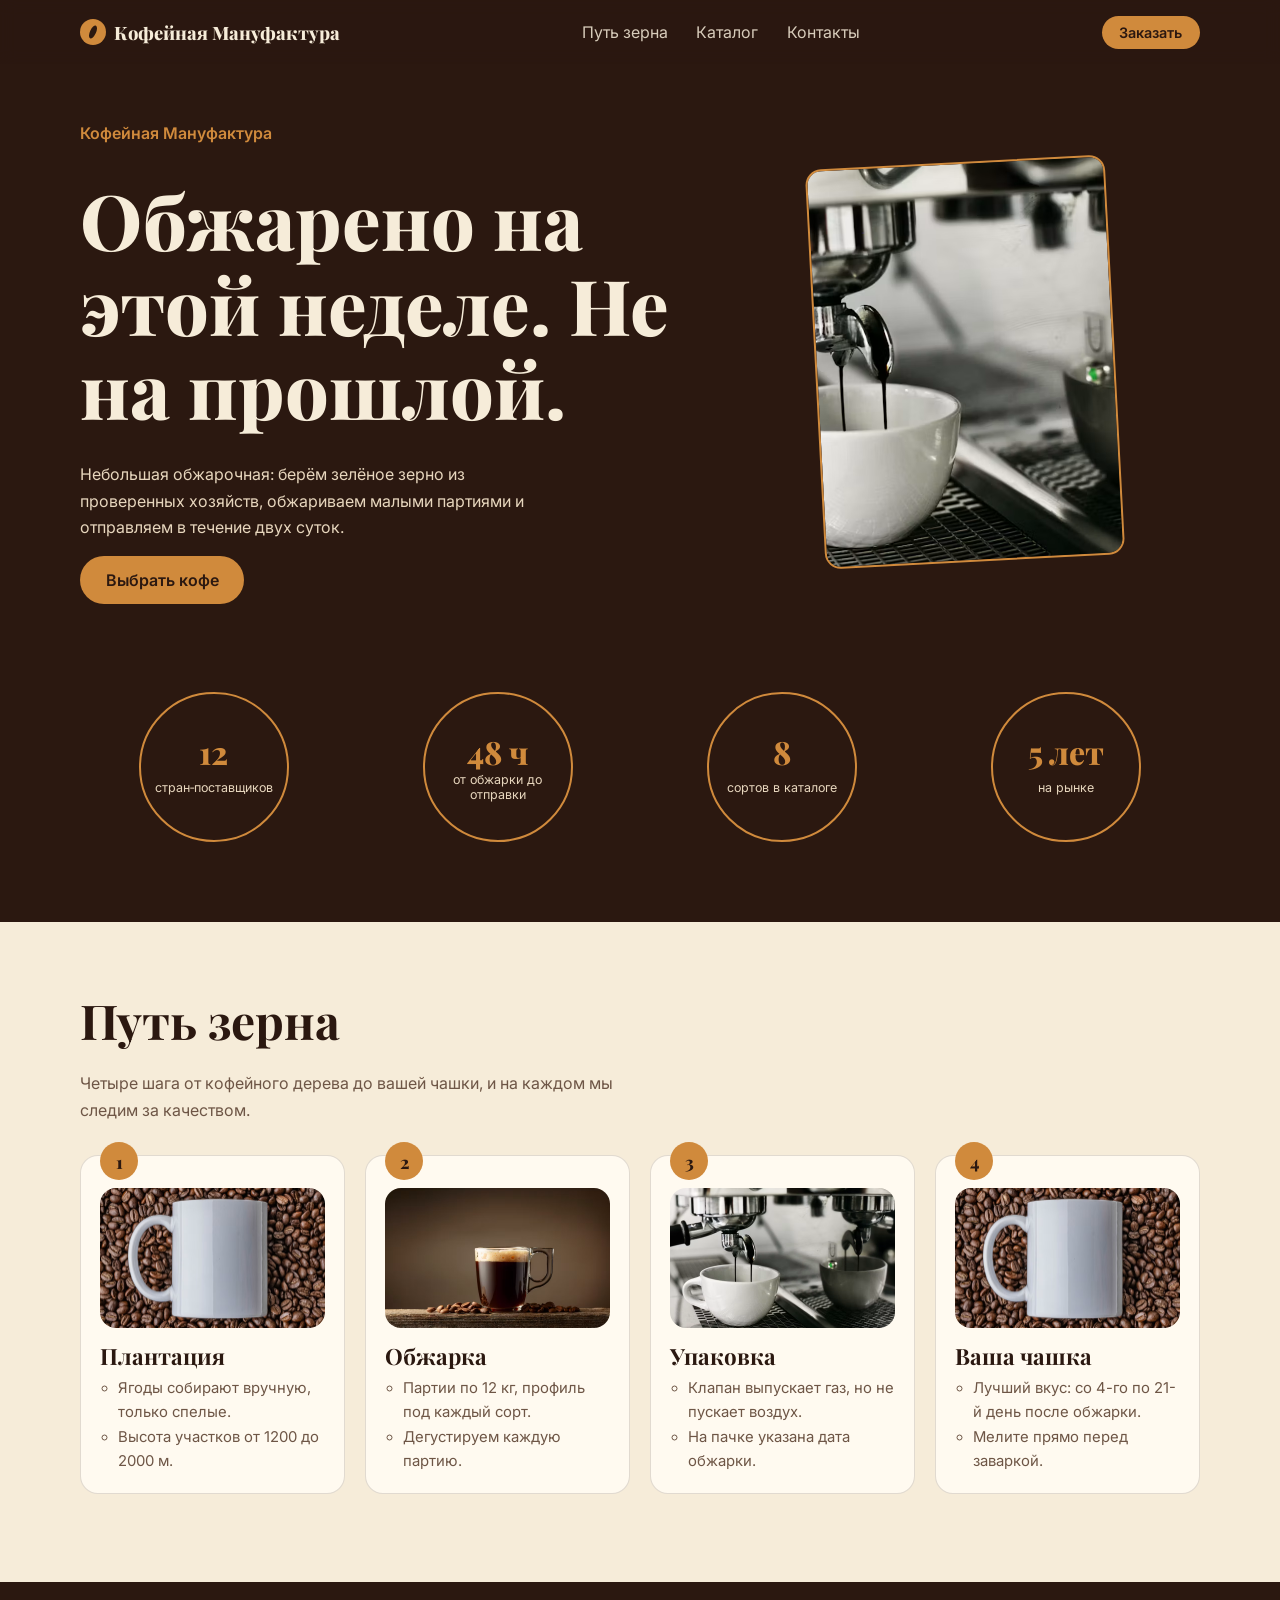
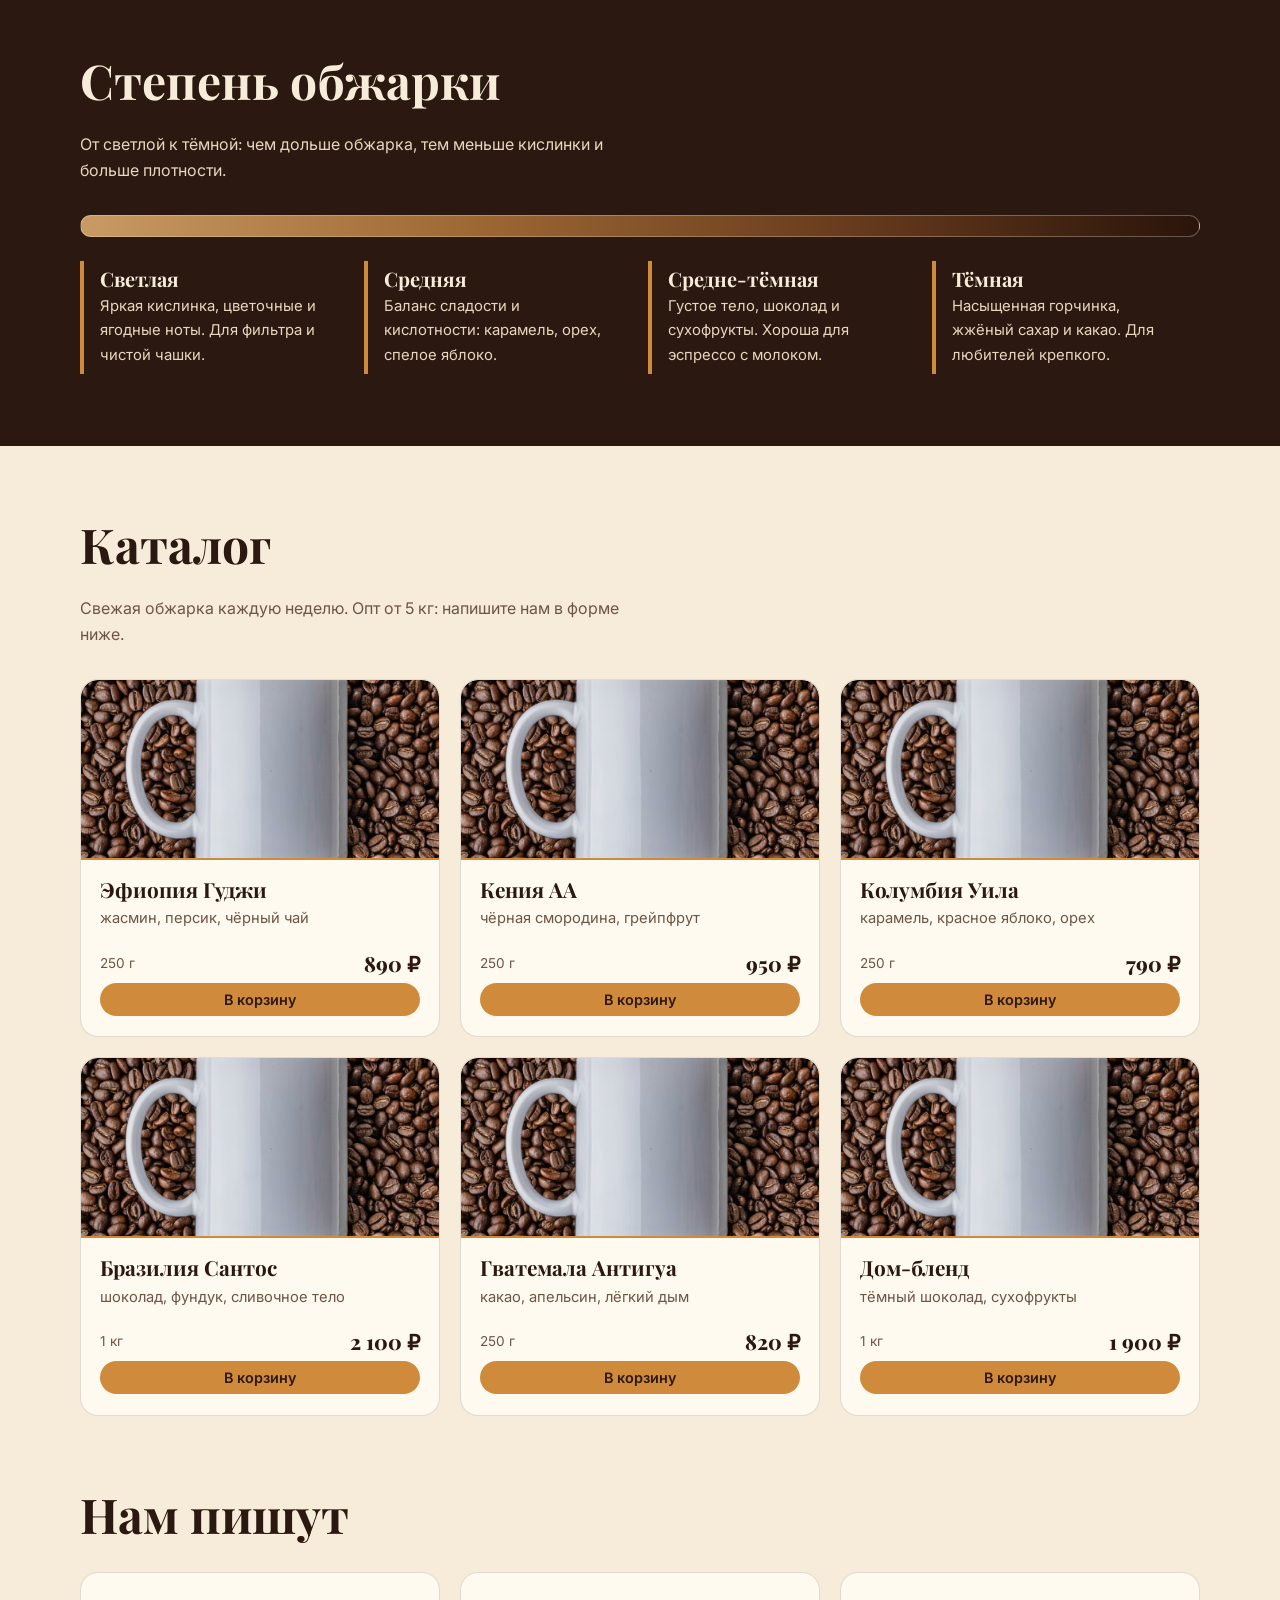
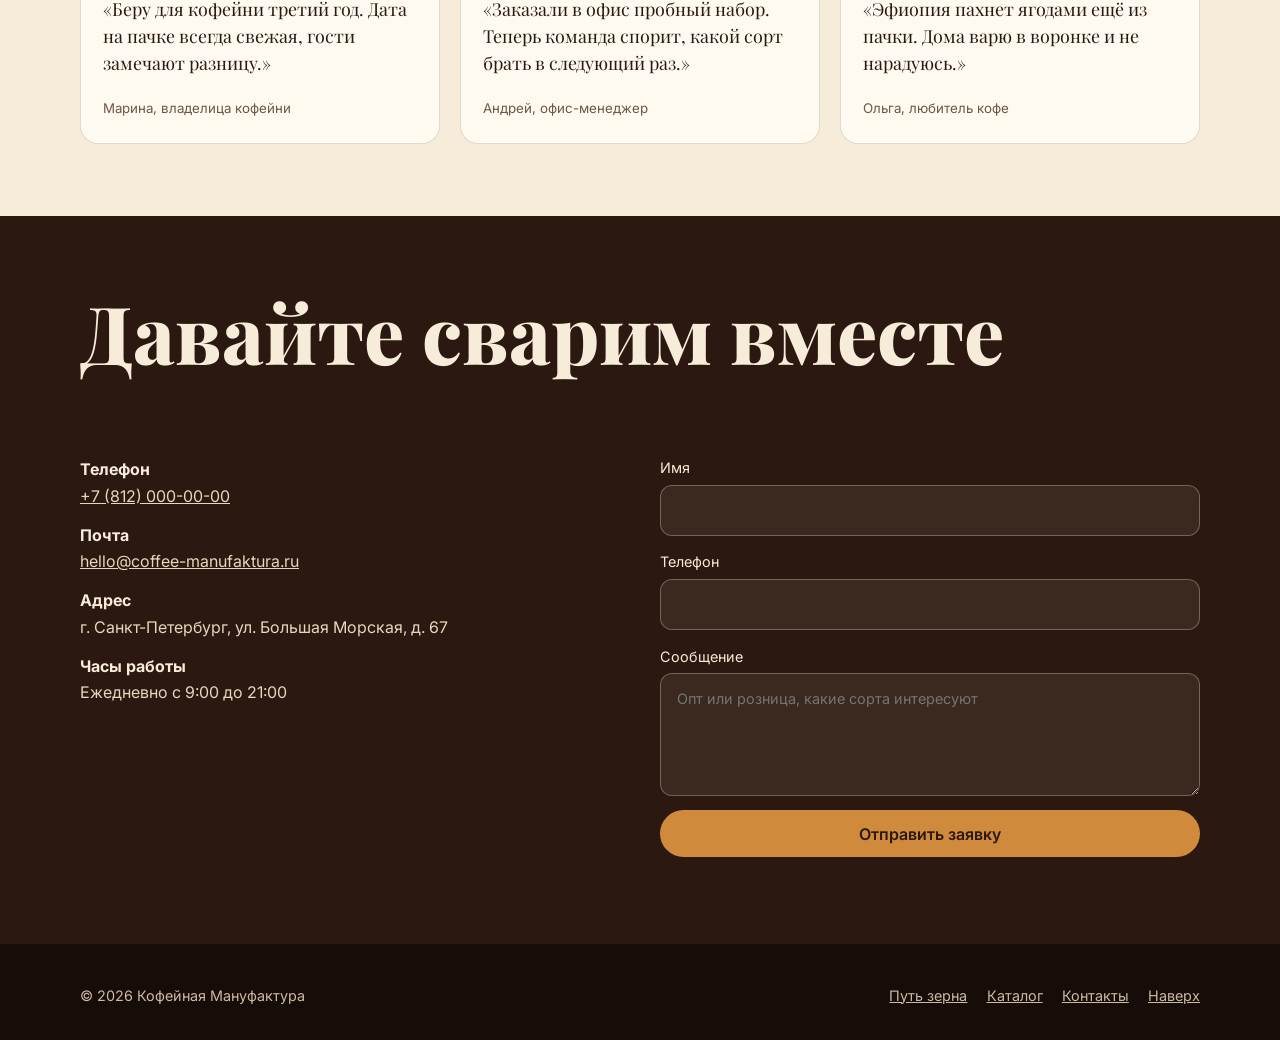
==== index.html @ 35115956 "Merge branch 'new-contacts'" ====
<!DOCTYPE html>
<html lang="ru">
<head>
<meta charset="utf-8">
<meta name="viewport" content="width=device-width, initial-scale=1, viewport-fit=cover">
<title>Кофейная Мануфактура — обжарено на этой неделе</title>
<link rel="preconnect" href="https://fonts.googleapis.com">
<link rel="preconnect" href="https://fonts.gstatic.com" crossorigin>
<link href="https://fonts.googleapis.com/css2?family=Playfair+Display:wght@600;800&family=Inter:wght@400;500;600&display=swap" rel="stylesheet">
<style>
/* ===== Токены: палитра, шрифты ===== */
:root{
  --brown:#2b1810; --brown-2:#3d2418; --cream:#f6ecd9; --caramel:#d08a3c; --caramel-d:#a8681f;
  --bg:#f6ecd9; --surface:#fffaf0; --text:#2b1810; --muted:#6e5646; --line:rgba(43,24,16,.14);
  --head:'Playfair Display',Georgia,'Times New Roman',serif;
  --body:'Inter',system-ui,-apple-system,'Segoe UI',Arial,sans-serif;
  box-sizing:border-box; padding-top:env(safe-area-inset-top,0px); padding-bottom:env(safe-area-inset-bottom,0px);
}
@media (prefers-color-scheme:dark){
  :root:not([data-theme="light"]){--bg:#1c110b;--surface:#2a1a11;--text:#f6ecd9;--muted:#cdb9a3;--line:rgba(246,236,217,.16)}
}
:root[data-theme="dark"]{--bg:#1c110b;--surface:#2a1a11;--text:#f6ecd9;--muted:#cdb9a3;--line:rgba(246,236,217,.16)}
*,*::before,*::after{box-sizing:inherit}
html{scroll-behavior:smooth;scroll-padding-top:calc(72px + env(safe-area-inset-top,0px))}
body{margin:0;background:var(--bg);color:var(--text);font:400 1rem/1.65 var(--body)}
h1,h2,h3{font-family:var(--head);line-height:1.1;margin:0 0 .5em}
h2{font-size:clamp(1.9rem,6vw,3rem)}
p{margin:0 0 1em}
a{color:inherit}
:focus-visible{outline:3px solid var(--caramel);outline-offset:3px}
.wrap{width:min(1120px,100% - 2.5rem);margin-inline:auto}
section{padding:4.5rem 0}
.lead{color:var(--muted);max-width:56ch}

/* ===== Кнопки ===== */
.btn{display:inline-block;border:0;cursor:pointer;font:600 1rem var(--body);text-decoration:none;
  background:var(--caramel);color:#2b1810;padding:.85rem 1.6rem;border-radius:999px;
  transition:transform .2s,background .2s,box-shadow .2s}
.btn:hover{background:#e29d4f;transform:translateY(-2px);box-shadow:0 8px 20px rgba(208,138,60,.35)}
.btn.small{padding:.5rem 1.1rem;font-size:.9rem}

/* ===== Изображения ===== */
.image{display:block;width:100%;object-fit:cover;border-radius:16px}

/* ===== Навигация (фиксированная) ===== */
.nav{position:fixed;inset:0 0 auto 0;z-index:50;background:rgba(43,24,16,.94);backdrop-filter:blur(8px);
  color:var(--cream);padding-top:env(safe-area-inset-top,0px)}
.nav .wrap{display:flex;align-items:center;justify-content:space-between;height:64px}
.logo{font:800 1.15rem var(--head);text-decoration:none;display:flex;align-items:center;gap:.5rem}
.logo i{width:26px;height:26px;border-radius:50%;background:var(--caramel);display:inline-block;position:relative}
.logo i::after{content:"";position:absolute;inset:6px 10px;border-radius:50%;background:var(--brown);transform:rotate(25deg)}
.nav ul{display:none;list-style:none;gap:1.8rem;margin:0;padding:0}
.nav ul a{text-decoration:none;opacity:.85;transition:opacity .2s,color .2s}
.nav ul a:hover{opacity:1;color:var(--caramel)}

/* ===== Первый экран ===== */
.hero{background:var(--brown);color:var(--cream);padding:7.5rem 0 4rem}
.hero .wrap{display:grid;gap:2.5rem}
.hero h1{font-size:clamp(2.4rem,9vw,4.8rem);font-weight:800;margin:.4em 0}
.hero p{color:#e7d6bd;max-width:46ch}
.pack{max-width:300px;margin-inline:auto;aspect-ratio:3/4;transform:rotate(-3deg);transition:transform .4s}
.pack:hover{transform:rotate(0) scale(1.03)}
.pack .image{height:100%;border:2px solid var(--caramel)}
.stats{display:grid;grid-template-columns:repeat(2,1fr);gap:1rem;margin-top:3rem;list-style:none;padding:0}
.stats li{aspect-ratio:1;max-width:150px;margin-inline:auto;width:100%;border:2px solid var(--caramel);border-radius:50%;
  display:flex;flex-direction:column;align-items:center;justify-content:center;text-align:center;line-height:1.2;
  transition:background .25s}
.stats li:hover{background:rgba(208,138,60,.18)}
.stats b{font:800 2rem var(--head);color:var(--caramel);text-align:center}
.stats span{display:grid;place-items:center;min-height:2.4em;font-size:.78rem;color:#e7d6bd;padding:0 .4rem}

/* ===== Путь зерна ===== */
.steps{display:grid;gap:1.25rem;margin-top:2rem;list-style:none;padding:0;counter-reset:s}
.step{background:var(--surface);border:1px solid var(--line);border-radius:18px;padding:1.2rem;position:relative}
.step .num{position:absolute;top:-14px;left:1.2rem;background:var(--caramel);color:#2b1810;font:800 1.1rem var(--head);
  width:38px;height:38px;border-radius:50%;display:grid;place-items:center}
.step .image{height:140px;margin:.8rem 0 1rem}
.step h3{font-size:1.4rem;margin-bottom:.3em}
.step ul{margin:0;padding-left:1.1rem;color:var(--muted);font-size:.93rem}

/* ===== Шкала обжарки ===== */
.roast{background:var(--brown);color:var(--cream)}
.roast .lead{color:#e7d6bd}
.bar{height:22px;border-radius:999px;margin:2rem 0 1.5rem;background:linear-gradient(90deg,#c99a63,#a06a35,#6b3e1e,#2a140a);border:1px solid rgba(246,236,217,.3)}
.levels{display:grid;gap:1rem}
.level{border-left:4px solid var(--caramel);padding:.4rem 1rem;transition:background .2s}
.level:hover{background:rgba(246,236,217,.06)}
.level h3{font-size:1.25rem;margin-bottom:.2em}
.level p{margin:0;color:#e7d6bd;font-size:.93rem}

/* ===== Каталог ===== */
.grid{display:grid;gap:1.25rem;margin-top:2rem}
.card{background:var(--surface);border:1px solid var(--line);border-radius:18px;overflow:hidden;display:flex;flex-direction:column;
  transition:transform .25s,box-shadow .25s}
.card:hover{transform:translateY(-6px);box-shadow:0 16px 30px rgba(43,24,16,.18)}
.card .image{height:180px;border-radius:17px 17px 0 0;border-bottom:2px solid var(--caramel)}
.card .body{padding:1.1rem 1.2rem 1.3rem;display:flex;flex-direction:column;gap:.35rem;flex:1}
.card h3{font-size:1.3rem;margin:0}
.notes{color:var(--muted);font-size:.92rem;margin:0}
.meta{display:flex;justify-content:space-between;align-items:center;margin-top:auto;padding-top:.8rem}
.price{font:800 1.3rem var(--head)}
.weight{color:var(--muted);font-size:.85rem}
.cart{position:fixed;right:1rem;bottom:calc(1rem + env(safe-area-inset-bottom,0px));z-index:40;background:var(--brown);color:var(--cream);
  border:2px solid var(--caramel);border-radius:999px;padding:.5rem 1rem;font-weight:600;transition:opacity .2s}
.cart[hidden]{display:none}

/* ===== Отзывы ===== */
.reviews{display:grid;gap:1.25rem;margin-top:2rem}
.review{background:var(--surface);border-radius:18px;padding:1.4rem;border:1px solid var(--line);transition:transform .25s}
.review:hover{transform:translateY(-4px)}
.review p{font-family:var(--head);font-size:1.12rem;line-height:1.5}
.review small{color:var(--muted)}

/* ===== Контакты ===== */
.contact{background:var(--brown);color:var(--cream)}
.contact h2{font-size:clamp(2.4rem,9vw,5rem);font-weight:800}
.contact .wrap{display:grid;gap:2.5rem}
.info p{margin:0 0 .8rem;color:#e7d6bd}
.info b{color:var(--cream);display:block}
form{display:grid;gap:.9rem}
label{font-size:.9rem;display:grid;gap:.3rem}
input,textarea{font:inherit;padding:.8rem 1rem;border-radius:12px;border:1px solid rgba(246,236,217,.3);
  background:rgba(246,236,217,.08);color:var(--cream);width:100%}
input:focus,textarea:focus{border-color:var(--caramel);outline:none}
#ok{color:var(--caramel);font-weight:600;margin:0}

/* ===== Подвал ===== */
footer{background:#170d08;color:#cdb9a3;padding:2.5rem 0 calc(2rem + env(safe-area-inset-bottom,0px));font-size:.9rem}
footer .wrap{display:flex;flex-wrap:wrap;gap:1rem 2rem;justify-content:space-between}
footer nav{display:flex;gap:1.2rem;flex-wrap:wrap}

/* ===== Адаптив (mobile-first) ===== */
@media (min-width:640px){
  .stats{grid-template-columns:repeat(4,1fr)}
  .steps,.grid,.reviews{grid-template-columns:repeat(2,1fr)}
  .levels{grid-template-columns:repeat(4,1fr)}
}
@media (min-width:900px){
  .nav ul{display:flex}
  .hero .wrap{grid-template-columns:1.3fr 1fr;align-items:center}
  .stats{grid-column:1/-1}
  .steps{grid-template-columns:repeat(4,1fr)}
  .grid,.reviews{grid-template-columns:repeat(3,1fr)}
  .contact .wrap{grid-template-columns:1fr 1fr}
  .contact h2{grid-column:1/-1}
}
@media (prefers-reduced-motion:reduce){html{scroll-behavior:auto}*{transition:none!important}}
</style>
</head>
<body>

<!-- ===== 1. Навигация ===== -->
<header class="nav">
  <div class="wrap">
    <a class="logo" href="#top"><i aria-hidden="true"></i>Кофейная Мануфактура</a>
    <ul>
      <li><a href="#path">Путь зерна</a></li>
      <li><a href="#catalog">Каталог</a></li>
      <li><a href="#contacts">Контакты</a></li>
    </ul>
    <a class="btn small" href="#catalog">Заказать</a>
  </div>
</header>

<main id="top">
<!-- ===== 2. Первый экран ===== -->
<section class="hero">
  <div class="wrap">
    <div>
      <p style="color:var(--caramel);font-weight:600;margin:0">Кофейная Мануфактура</p>
      <h1>Обжарено на этой неделе. Не на прошлой.</h1>
      <p>Небольшая обжарочная: берём зелёное зерно из проверенных хозяйств, обжариваем малыми партиями и отправляем в течение двух суток.</p>
      <a class="btn" href="#catalog">Выбрать кофе</a>
    </div>
    <div class="pack">
      <!-- ИЗОБРАЖЕНИЕ: крафтовая пачка кофе 250 г с датой обжарки на этикетке, тёмный фон, мягкий боковой свет -->
      <img class="image" src="images/hero-pack.jpg" alt="Крафтовая пачка свежеобжаренного кофе 250 г" loading="lazy">
    </div>
    <ul class="stats">
      <li><b>12</b><span>стран‑поставщиков</span></li>
      <li><b>48 ч</b><span>от обжарки до отправки</span></li>
      <li><b>8</b><span>сортов в каталоге</span></li>
      <li><b>5 лет</b><span>на рынке</span></li>
    </ul>
  </div>
</section>

<!-- ===== 3. Путь зерна ===== -->
<section id="path">
  <div class="wrap">
    <h2>Путь зерна</h2>
    <p class="lead">Четыре шага от кофейного дерева до вашей чашки, и на каждом мы следим за качеством.</p>
    <ol class="steps">
      <li class="step"><span class="num">1</span>
        <!-- ИЗОБРАЖЕНИЕ: склон плантации, сборщик с корзиной спелых красных ягод -->
        <img class="image" src="images/beans.jpg" alt="Кофейные зёрна, собранные для свежей обжарки" loading="lazy">
        <h3>Плантация</h3>
        <ul><li>Ягоды собирают вручную, только спелые.</li><li>Высота участков от 1200 до 2000 м.</li></ul></li>
      <li class="step"><span class="num">2</span>
        <!-- ИЗОБРАЖЕНИЕ: барабан печи с горячими зёрнами, пар -->
        <img class="image" src="images/roastery.jpg" alt="Обжарочное оборудование кофейной мануфактуры" loading="lazy">
        <h3>Обжарка</h3>
        <ul><li>Партии по 12 кг, профиль под каждый сорт.</li><li>Дегустируем каждую партию.</li></ul></li>
      <li class="step"><span class="num">3</span>
        <!-- ИЗОБРАЖЕНИЕ: руки упаковщика, клапан дегазации, наклейка с датой -->
        <img class="image" src="images/hero-pack.jpg" alt="Пачка кофе с клапаном для сохранения свежести зёрен" loading="lazy">
        <h3>Упаковка</h3>
        <ul><li>Клапан выпускает газ, но не пускает воздух.</li><li>На пачке указана дата обжарки.</li></ul></li>
      <li class="step"><span class="num">4</span>
        <!-- ИЗОБРАЖЕНИЕ: чашка чёрного кофе на деревянном столе, утренний свет -->
        <img class="image" src="images/beans.jpg" alt="Кофейные зёрна для приготовления свежей чашки кофе" loading="lazy">
        <h3>Ваша чашка</h3>
        <ul><li>Лучший вкус: со 4-го по 21-й день после обжарки.</li><li>Мелите прямо перед заваркой.</li></ul></li>
    </ol>
  </div>
</section>

<!-- ===== 4. Степень обжарки ===== -->
<section class="roast" id="roast">
  <div class="wrap">
    <h2>Степень обжарки</h2>
    <p class="lead">От светлой к тёмной: чем дольше обжарка, тем меньше кислинки и больше плотности.</p>
    <div class="bar" role="img" aria-label="Шкала от светлой обжарки к тёмной"></div>
    <div class="levels">
      <div class="level"><h3>Светлая</h3><p>Яркая кислинка, цветочные и ягодные ноты. Для фильтра и чистой чашки.</p></div>
      <div class="level"><h3>Средняя</h3><p>Баланс сладости и кислотности: карамель, орех, спелое яблоко.</p></div>
      <div class="level"><h3>Средне-тёмная</h3><p>Густое тело, шоколад и сухофрукты. Хороша для эспрессо с молоком.</p></div>
      <div class="level"><h3>Тёмная</h3><p>Насыщенная горчинка, жжёный сахар и какао. Для любителей крепкого.</p></div>
    </div>
  </div>
</section>

<!-- ===== 5. Каталог ===== -->
<section id="catalog">
  <div class="wrap">
    <h2>Каталог</h2>
    <p class="lead">Свежая обжарка каждую неделю. Опт от 5 кг: напишите нам в форме ниже.</p>
    <div class="grid" id="grid"><!-- карточки создаются скриптом внизу --></div>
  </div>
</section>

<!-- ===== 6. Отзывы ===== -->
<section style="padding-top:0">
  <div class="wrap">
    <h2>Нам пишут</h2>
    <div class="reviews">
      <div class="review"><p>«Беру для кофейни третий год. Дата на пачке всегда свежая, гости замечают разницу.»</p><small>Марина, владелица кофейни</small></div>
      <div class="review"><p>«Заказали в офис пробный набор. Теперь команда спорит, какой сорт брать в следующий раз.»</p><small>Андрей, офис-менеджер</small></div>
      <div class="review"><p>«Эфиопия пахнет ягодами ещё из пачки. Дома варю в воронке и не нарадуюсь.»</p><small>Ольга, любитель кофе</small></div>
    </div>
  </div>
</section>

<!-- ===== 7. Контакты ===== -->
<section class="contact" id="contacts">
  <div class="wrap">
    <h2>Давайте сварим вместе</h2>
    <div class="info">
      <p><b>Телефон</b><a href="tel:+78120000000">+7 (812) 000-00-00</a></p>
      <p><b>Почта</b><a href="mailto:hello@coffee-manufaktura.ru">hello@coffee-manufaktura.ru</a></p>
      <p><b>Адрес</b>г. Санкт-Петербург, ул. Большая Морская, д. 67</p>
      <p><b>Часы работы</b>Ежедневно с 9:00 до 21:00</p>
    </div>
    <form id="form">
      <label>Имя<input name="name" required autocomplete="name"></label>
      <label>Телефон<input name="phone" type="tel" required autocomplete="tel"></label>
      <label>Сообщение<textarea name="msg" rows="4" placeholder="Опт или розница, какие сорта интересуют"></textarea></label>
      <button class="btn" type="submit">Отправить заявку</button>
      <p id="ok" role="status"></p>
    </form>
  </div>
</section>
</main>

<div class="cart" id="cart" hidden>В корзине: <span id="cnt">0</span></div>

<!-- ===== 8. Подвал ===== -->
<footer>
  <div class="wrap">
    <span>© 2026 Кофейная Мануфактура</span>
    <nav><a href="#path">Путь зерна</a><a href="#catalog">Каталог</a><a href="#contacts">Контакты</a><a href="#top">Наверх</a></nav>
  </div>
</footer>

<script>
/* Данные каталога: название, ноты, вес, цена, подпись к фото */
const coffees=[
 ["Эфиопия Гуджи","жасмин, персик, чёрный чай","250 г",890,"зёрна светлой обжарки на белой ткани"],
 ["Кения АА","чёрная смородина, грейпфрут","250 г",950,"красные ягоды кении и зёрна"],
 ["Колумбия Уила","карамель, красное яблоко, орех","250 г",790,"плантация в Андах, колумбийский сбор"],
 ["Бразилия Сантос","шоколад, фундук, сливочное тело","1 кг",2100,"мешок бразильского кофе в зёрнах"],
 ["Гватемала Антигуа","какао, апельсин, лёгкий дым","250 г",820,"вулкан Антигуа и кофейные ряды"],
 ["Дом-бленд","тёмный шоколад, сухофрукты","1 кг",1900,"пачка бленда на деревянной стойке"]
];
const grid=document.getElementById('grid');
coffees.forEach(([n,notes,w,p,cap])=>{
  grid.insertAdjacentHTML('beforeend',`
  <article class="card">
    <!-- ИЗОБРАЖЕНИЕ: ${cap} -->
    <img class="image" src="images/beans.jpg" alt="${n}: кофейные зёрна" loading="lazy">
    <div class="body"><h3>${n}</h3><p class="notes">${notes}</p>
      <div class="meta"><span class="weight">${w}</span><span class="price">${p.toLocaleString('ru-RU')} ₽</span></div>
      <button class="btn small add" type="button">В корзину</button></div>
  </article>`);
});
/* Счётчик корзины */
let count=0;const cart=document.getElementById('cart'),cnt=document.getElementById('cnt');
grid.addEventListener('click',e=>{
  const b=e.target.closest('.add'); if(!b) return;
  cnt.textContent=++count; cart.hidden=false; b.textContent='Добавлено';
  setTimeout(()=>b.textContent='В корзину',1200);
});
/* Отправка формы (демо: подключите свой бэкенд) */
document.getElementById('form').addEventListener('submit',e=>{
  e.preventDefault();
  document.getElementById('ok').textContent='Спасибо! Мы перезвоним в течение рабочего дня.';
  e.target.reset();
});
</script>
</body>
</html>
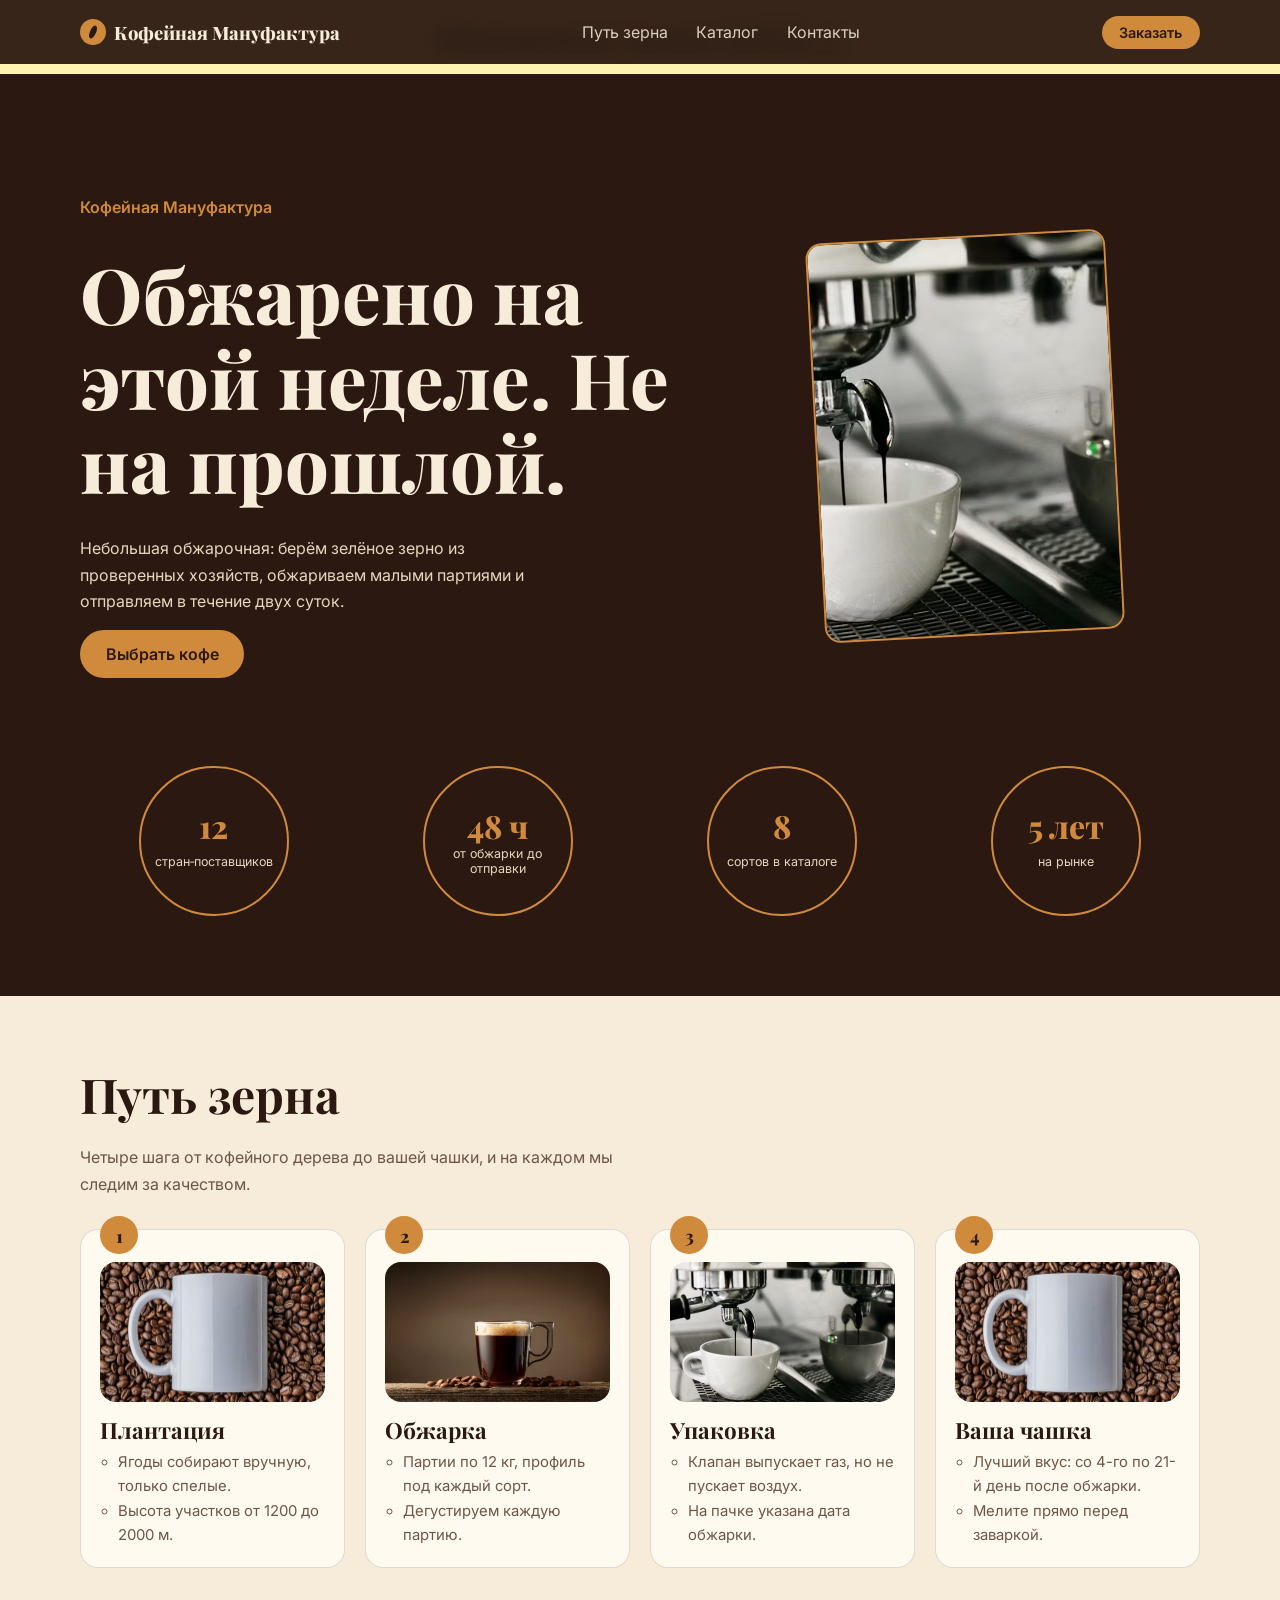
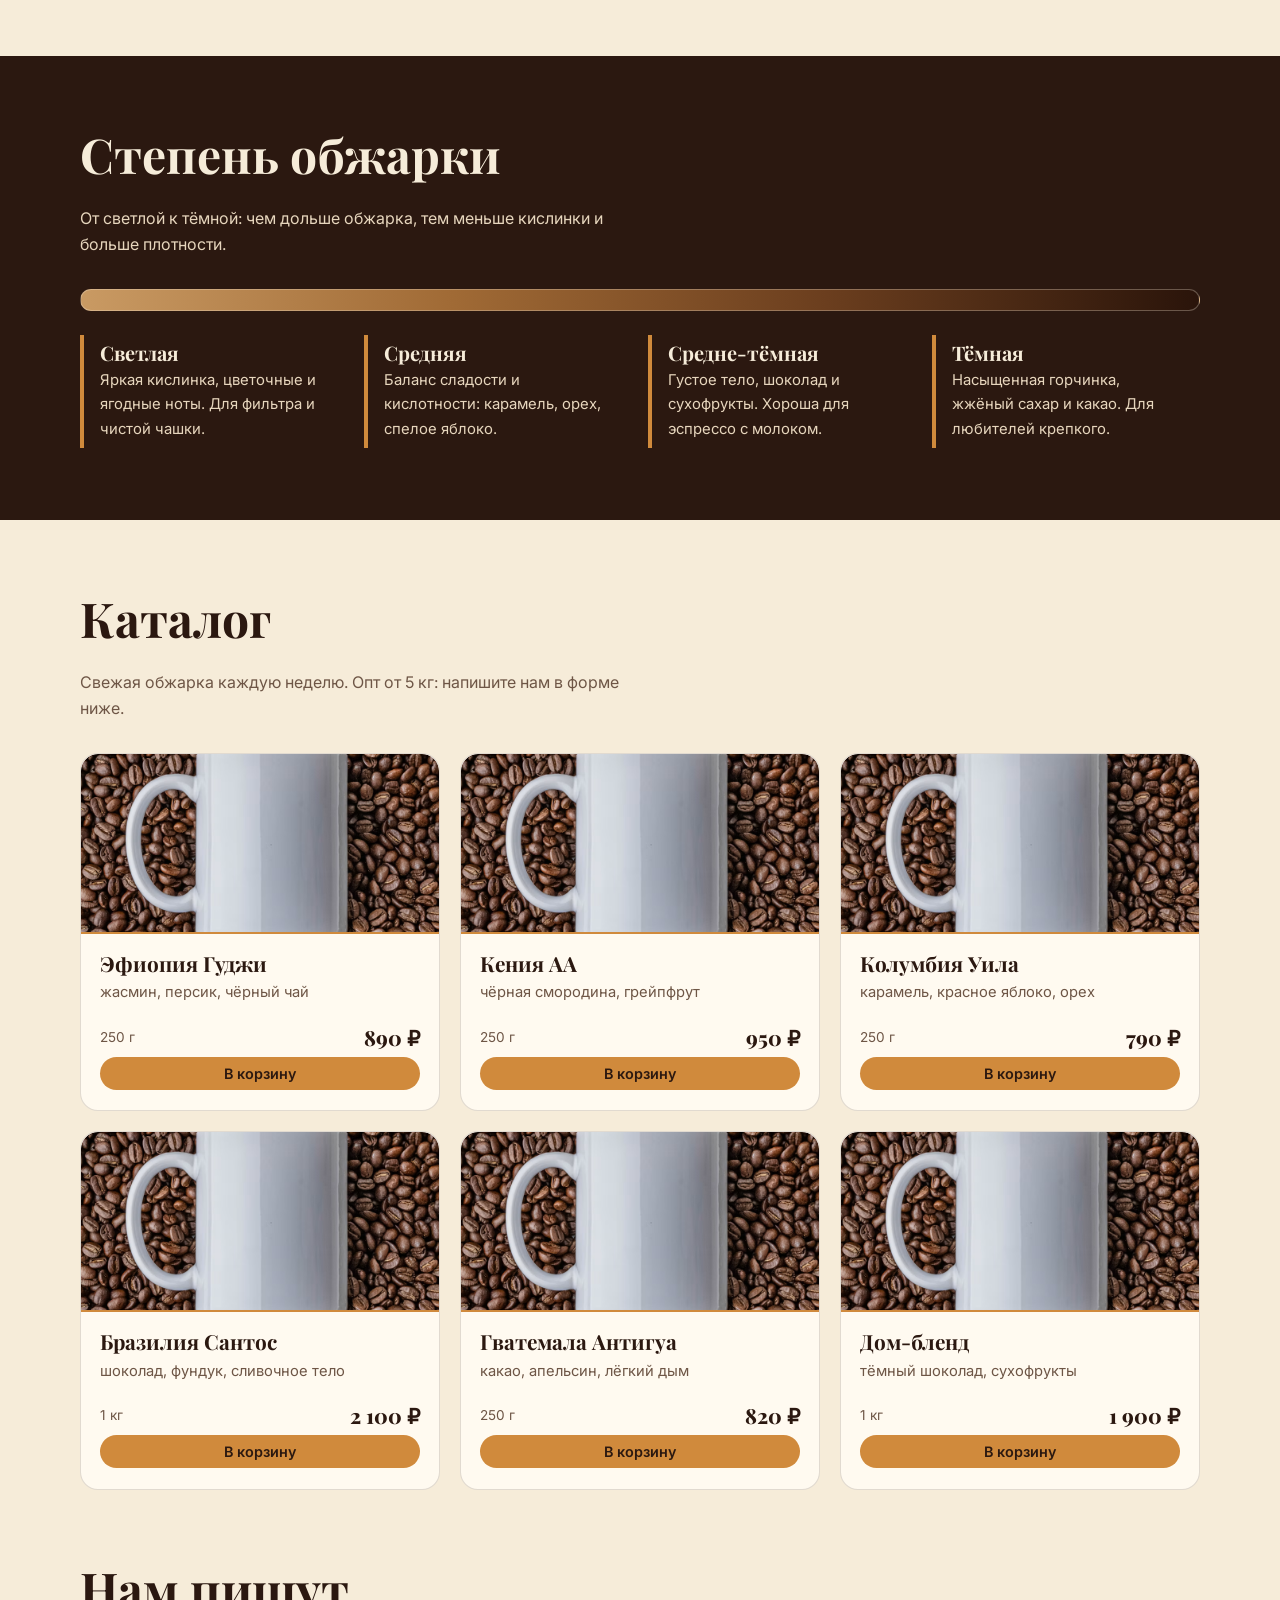
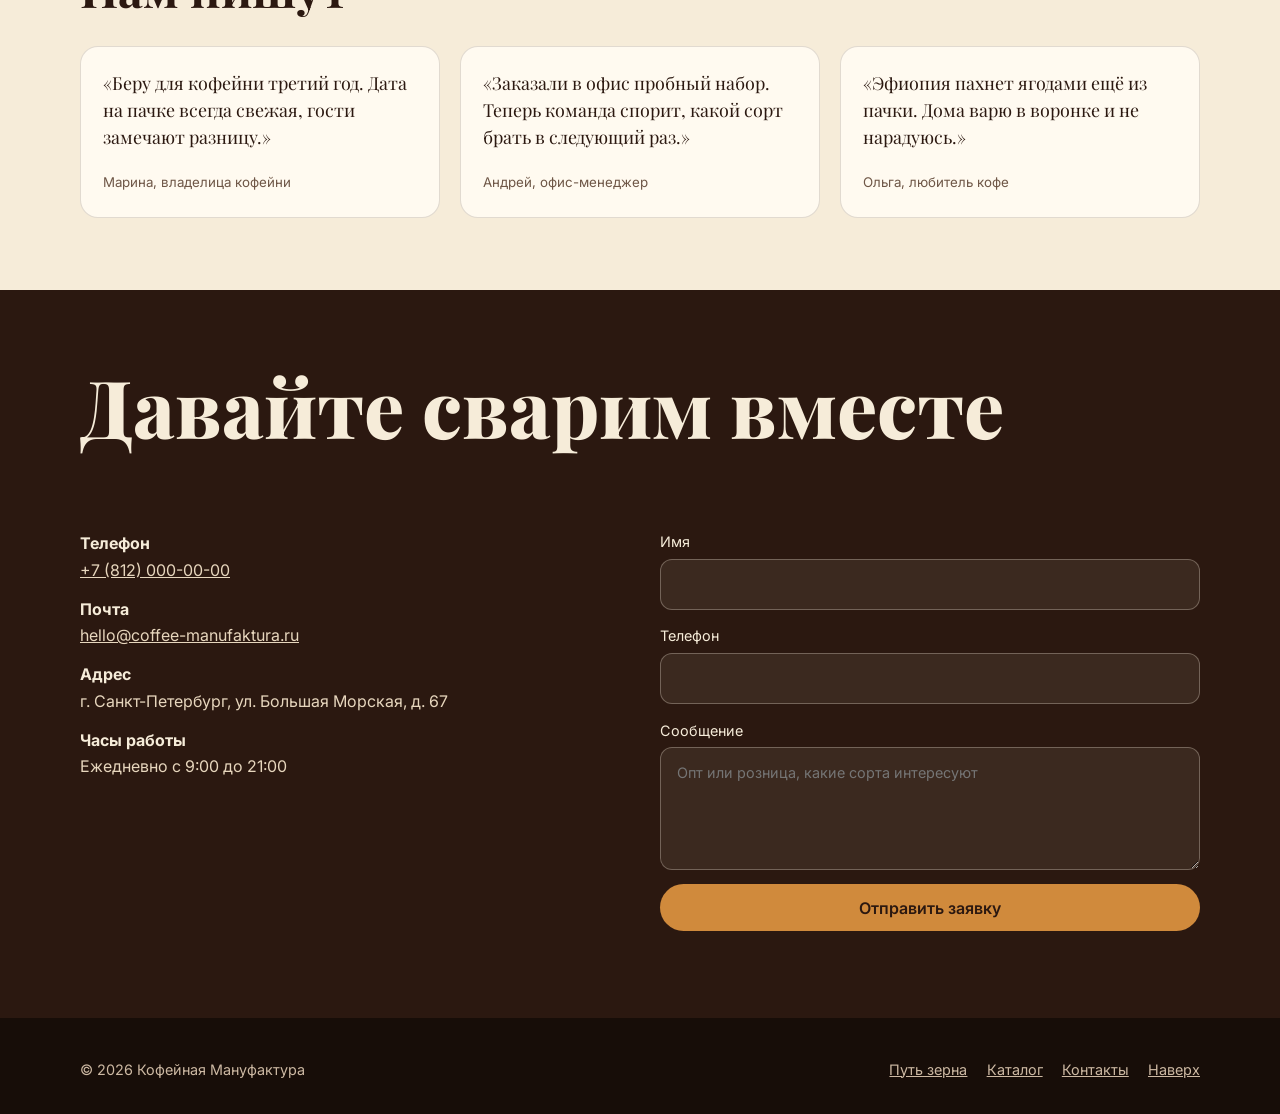
==== commit ce5885c8: "Обновлено через CI/CD" ====
--- a/index.html
+++ b/index.html
@@ -7,147 +7,10 @@
 <link rel="preconnect" href="https://fonts.googleapis.com">
 <link rel="preconnect" href="https://fonts.gstatic.com" crossorigin>
 <link href="https://fonts.googleapis.com/css2?family=Playfair+Display:wght@600;800&family=Inter:wght@400;500;600&display=swap" rel="stylesheet">
-<style>
-/* ===== Токены: палитра, шрифты ===== */
-:root{
-  --brown:#2b1810; --brown-2:#3d2418; --cream:#f6ecd9; --caramel:#d08a3c; --caramel-d:#a8681f;
-  --bg:#f6ecd9; --surface:#fffaf0; --text:#2b1810; --muted:#6e5646; --line:rgba(43,24,16,.14);
-  --head:'Playfair Display',Georgia,'Times New Roman',serif;
-  --body:'Inter',system-ui,-apple-system,'Segoe UI',Arial,sans-serif;
-  box-sizing:border-box; padding-top:env(safe-area-inset-top,0px); padding-bottom:env(safe-area-inset-bottom,0px);
-}
-@media (prefers-color-scheme:dark){
-  :root:not([data-theme="light"]){--bg:#1c110b;--surface:#2a1a11;--text:#f6ecd9;--muted:#cdb9a3;--line:rgba(246,236,217,.16)}
-}
-:root[data-theme="dark"]{--bg:#1c110b;--surface:#2a1a11;--text:#f6ecd9;--muted:#cdb9a3;--line:rgba(246,236,217,.16)}
-*,*::before,*::after{box-sizing:inherit}
-html{scroll-behavior:smooth;scroll-padding-top:calc(72px + env(safe-area-inset-top,0px))}
-body{margin:0;background:var(--bg);color:var(--text);font:400 1rem/1.65 var(--body)}
-h1,h2,h3{font-family:var(--head);line-height:1.1;margin:0 0 .5em}
-h2{font-size:clamp(1.9rem,6vw,3rem)}
-p{margin:0 0 1em}
-a{color:inherit}
-:focus-visible{outline:3px solid var(--caramel);outline-offset:3px}
-.wrap{width:min(1120px,100% - 2.5rem);margin-inline:auto}
-section{padding:4.5rem 0}
-.lead{color:var(--muted);max-width:56ch}
-
-/* ===== Кнопки ===== */
-.btn{display:inline-block;border:0;cursor:pointer;font:600 1rem var(--body);text-decoration:none;
-  background:var(--caramel);color:#2b1810;padding:.85rem 1.6rem;border-radius:999px;
-  transition:transform .2s,background .2s,box-shadow .2s}
-.btn:hover{background:#e29d4f;transform:translateY(-2px);box-shadow:0 8px 20px rgba(208,138,60,.35)}
-.btn.small{padding:.5rem 1.1rem;font-size:.9rem}
-
-/* ===== Изображения ===== */
-.image{display:block;width:100%;object-fit:cover;border-radius:16px}
-
-/* ===== Навигация (фиксированная) ===== */
-.nav{position:fixed;inset:0 0 auto 0;z-index:50;background:rgba(43,24,16,.94);backdrop-filter:blur(8px);
-  color:var(--cream);padding-top:env(safe-area-inset-top,0px)}
-.nav .wrap{display:flex;align-items:center;justify-content:space-between;height:64px}
-.logo{font:800 1.15rem var(--head);text-decoration:none;display:flex;align-items:center;gap:.5rem}
-.logo i{width:26px;height:26px;border-radius:50%;background:var(--caramel);display:inline-block;position:relative}
-.logo i::after{content:"";position:absolute;inset:6px 10px;border-radius:50%;background:var(--brown);transform:rotate(25deg)}
-.nav ul{display:none;list-style:none;gap:1.8rem;margin:0;padding:0}
-.nav ul a{text-decoration:none;opacity:.85;transition:opacity .2s,color .2s}
-.nav ul a:hover{opacity:1;color:var(--caramel)}
-
-/* ===== Первый экран ===== */
-.hero{background:var(--brown);color:var(--cream);padding:7.5rem 0 4rem}
-.hero .wrap{display:grid;gap:2.5rem}
-.hero h1{font-size:clamp(2.4rem,9vw,4.8rem);font-weight:800;margin:.4em 0}
-.hero p{color:#e7d6bd;max-width:46ch}
-.pack{max-width:300px;margin-inline:auto;aspect-ratio:3/4;transform:rotate(-3deg);transition:transform .4s}
-.pack:hover{transform:rotate(0) scale(1.03)}
-.pack .image{height:100%;border:2px solid var(--caramel)}
-.stats{display:grid;grid-template-columns:repeat(2,1fr);gap:1rem;margin-top:3rem;list-style:none;padding:0}
-.stats li{aspect-ratio:1;max-width:150px;margin-inline:auto;width:100%;border:2px solid var(--caramel);border-radius:50%;
-  display:flex;flex-direction:column;align-items:center;justify-content:center;text-align:center;line-height:1.2;
-  transition:background .25s}
-.stats li:hover{background:rgba(208,138,60,.18)}
-.stats b{font:800 2rem var(--head);color:var(--caramel);text-align:center}
-.stats span{display:grid;place-items:center;min-height:2.4em;font-size:.78rem;color:#e7d6bd;padding:0 .4rem}
-
-/* ===== Путь зерна ===== */
-.steps{display:grid;gap:1.25rem;margin-top:2rem;list-style:none;padding:0;counter-reset:s}
-.step{background:var(--surface);border:1px solid var(--line);border-radius:18px;padding:1.2rem;position:relative}
-.step .num{position:absolute;top:-14px;left:1.2rem;background:var(--caramel);color:#2b1810;font:800 1.1rem var(--head);
-  width:38px;height:38px;border-radius:50%;display:grid;place-items:center}
-.step .image{height:140px;margin:.8rem 0 1rem}
-.step h3{font-size:1.4rem;margin-bottom:.3em}
-.step ul{margin:0;padding-left:1.1rem;color:var(--muted);font-size:.93rem}
-
-/* ===== Шкала обжарки ===== */
-.roast{background:var(--brown);color:var(--cream)}
-.roast .lead{color:#e7d6bd}
-.bar{height:22px;border-radius:999px;margin:2rem 0 1.5rem;background:linear-gradient(90deg,#c99a63,#a06a35,#6b3e1e,#2a140a);border:1px solid rgba(246,236,217,.3)}
-.levels{display:grid;gap:1rem}
-.level{border-left:4px solid var(--caramel);padding:.4rem 1rem;transition:background .2s}
-.level:hover{background:rgba(246,236,217,.06)}
-.level h3{font-size:1.25rem;margin-bottom:.2em}
-.level p{margin:0;color:#e7d6bd;font-size:.93rem}
-
-/* ===== Каталог ===== */
-.grid{display:grid;gap:1.25rem;margin-top:2rem}
-.card{background:var(--surface);border:1px solid var(--line);border-radius:18px;overflow:hidden;display:flex;flex-direction:column;
-  transition:transform .25s,box-shadow .25s}
-.card:hover{transform:translateY(-6px);box-shadow:0 16px 30px rgba(43,24,16,.18)}
-.card .image{height:180px;border-radius:17px 17px 0 0;border-bottom:2px solid var(--caramel)}
-.card .body{padding:1.1rem 1.2rem 1.3rem;display:flex;flex-direction:column;gap:.35rem;flex:1}
-.card h3{font-size:1.3rem;margin:0}
-.notes{color:var(--muted);font-size:.92rem;margin:0}
-.meta{display:flex;justify-content:space-between;align-items:center;margin-top:auto;padding-top:.8rem}
-.price{font:800 1.3rem var(--head)}
-.weight{color:var(--muted);font-size:.85rem}
-.cart{position:fixed;right:1rem;bottom:calc(1rem + env(safe-area-inset-bottom,0px));z-index:40;background:var(--brown);color:var(--cream);
-  border:2px solid var(--caramel);border-radius:999px;padding:.5rem 1rem;font-weight:600;transition:opacity .2s}
-.cart[hidden]{display:none}
-
-/* ===== Отзывы ===== */
-.reviews{display:grid;gap:1.25rem;margin-top:2rem}
-.review{background:var(--surface);border-radius:18px;padding:1.4rem;border:1px solid var(--line);transition:transform .25s}
-.review:hover{transform:translateY(-4px)}
-.review p{font-family:var(--head);font-size:1.12rem;line-height:1.5}
-.review small{color:var(--muted)}
-
-/* ===== Контакты ===== */
-.contact{background:var(--brown);color:var(--cream)}
-.contact h2{font-size:clamp(2.4rem,9vw,5rem);font-weight:800}
-.contact .wrap{display:grid;gap:2.5rem}
-.info p{margin:0 0 .8rem;color:#e7d6bd}
-.info b{color:var(--cream);display:block}
-form{display:grid;gap:.9rem}
-label{font-size:.9rem;display:grid;gap:.3rem}
-input,textarea{font:inherit;padding:.8rem 1rem;border-radius:12px;border:1px solid rgba(246,236,217,.3);
-  background:rgba(246,236,217,.08);color:var(--cream);width:100%}
-input:focus,textarea:focus{border-color:var(--caramel);outline:none}
-#ok{color:var(--caramel);font-weight:600;margin:0}
-
-/* ===== Подвал ===== */
-footer{background:#170d08;color:#cdb9a3;padding:2.5rem 0 calc(2rem + env(safe-area-inset-bottom,0px));font-size:.9rem}
-footer .wrap{display:flex;flex-wrap:wrap;gap:1rem 2rem;justify-content:space-between}
-footer nav{display:flex;gap:1.2rem;flex-wrap:wrap}
-
-/* ===== Адаптив (mobile-first) ===== */
-@media (min-width:640px){
-  .stats{grid-template-columns:repeat(4,1fr)}
-  .steps,.grid,.reviews{grid-template-columns:repeat(2,1fr)}
-  .levels{grid-template-columns:repeat(4,1fr)}
-}
-@media (min-width:900px){
-  .nav ul{display:flex}
-  .hero .wrap{grid-template-columns:1.3fr 1fr;align-items:center}
-  .stats{grid-column:1/-1}
-  .steps{grid-template-columns:repeat(4,1fr)}
-  .grid,.reviews{grid-template-columns:repeat(3,1fr)}
-  .contact .wrap{grid-template-columns:1fr 1fr}
-  .contact h2{grid-column:1/-1}
-}
-@media (prefers-reduced-motion:reduce){html{scroll-behavior:auto}*{transition:none!important}}
-</style>
+<link rel="stylesheet" href="style.css">
 </head>
 <body>
+  <div style="background:#fff3b0;color:#1b5e20;font:700 32px Arial,sans-serif;padding:18px;text-align:center;text-decoration:underline;">Обновлено через CI/CD ✓</div>
 
 <!-- ===== 1. Навигация ===== -->
 <header class="nav">
--- a/style.css
+++ b/style.css
@@ -0,0 +1,137 @@
+/* ===== Токены: палитра, шрифты ===== */
+:root{
+  --brown:#2b1810; --brown-2:#3d2418; --cream:#f6ecd9; --caramel:#d08a3c; --caramel-d:#a8681f;
+  --bg:#f6ecd9; --surface:#fffaf0; --text:#2b1810; --muted:#6e5646; --line:rgba(43,24,16,.14);
+  --head:'Playfair Display',Georgia,'Times New Roman',serif;
+  --body:'Inter',system-ui,-apple-system,'Segoe UI',Arial,sans-serif;
+  box-sizing:border-box; padding-top:env(safe-area-inset-top,0px); padding-bottom:env(safe-area-inset-bottom,0px);
+}
+@media (prefers-color-scheme:dark){
+  :root:not([data-theme="light"]){--bg:#1c110b;--surface:#2a1a11;--text:#f6ecd9;--muted:#cdb9a3;--line:rgba(246,236,217,.16)}
+}
+:root[data-theme="dark"]{--bg:#1c110b;--surface:#2a1a11;--text:#f6ecd9;--muted:#cdb9a3;--line:rgba(246,236,217,.16)}
+*,*::before,*::after{box-sizing:inherit}
+html{scroll-behavior:smooth;scroll-padding-top:calc(72px + env(safe-area-inset-top,0px))}
+body{margin:0;background:var(--bg);color:var(--text);font:400 1rem/1.65 var(--body)}
+h1,h2,h3{font-family:var(--head);line-height:1.1;margin:0 0 .5em}
+h2{font-size:clamp(1.9rem,6vw,3rem)}
+p{margin:0 0 1em}
+a{color:inherit}
+:focus-visible{outline:3px solid var(--caramel);outline-offset:3px}
+.wrap{width:min(1120px,100% - 2.5rem);margin-inline:auto}
+section{padding:4.5rem 0}
+.lead{color:var(--muted);max-width:56ch}
+
+/* ===== Кнопки ===== */
+.btn{display:inline-block;border:0;cursor:pointer;font:600 1rem var(--body);text-decoration:none;
+  background:var(--caramel);color:#2b1810;padding:.85rem 1.6rem;border-radius:999px;
+  transition:transform .2s,background .2s,box-shadow .2s}
+.btn:hover{background:#e29d4f;transform:translateY(-2px);box-shadow:0 8px 20px rgba(208,138,60,.35)}
+.btn.small{padding:.5rem 1.1rem;font-size:.9rem}
+
+/* ===== Изображения ===== */
+.image{display:block;width:100%;object-fit:cover;border-radius:16px}
+
+/* ===== Навигация (фиксированная) ===== */
+.nav{position:fixed;inset:0 0 auto 0;z-index:50;background:rgba(43,24,16,.94);backdrop-filter:blur(8px);
+  color:var(--cream);padding-top:env(safe-area-inset-top,0px)}
+.nav .wrap{display:flex;align-items:center;justify-content:space-between;height:64px}
+.logo{font:800 1.15rem var(--head);text-decoration:none;display:flex;align-items:center;gap:.5rem}
+.logo i{width:26px;height:26px;border-radius:50%;background:var(--caramel);display:inline-block;position:relative}
+.logo i::after{content:"";position:absolute;inset:6px 10px;border-radius:50%;background:var(--brown);transform:rotate(25deg)}
+.nav ul{display:none;list-style:none;gap:1.8rem;margin:0;padding:0}
+.nav ul a{text-decoration:none;opacity:.85;transition:opacity .2s,color .2s}
+.nav ul a:hover{opacity:1;color:var(--caramel)}
+
+/* ===== Первый экран ===== */
+.hero{background:var(--brown);color:var(--cream);padding:7.5rem 0 4rem}
+.hero .wrap{display:grid;gap:2.5rem}
+.hero h1{font-size:clamp(2.4rem,9vw,4.8rem);font-weight:800;margin:.4em 0}
+.hero p{color:#e7d6bd;max-width:46ch}
+.pack{max-width:300px;margin-inline:auto;aspect-ratio:3/4;transform:rotate(-3deg);transition:transform .4s}
+.pack:hover{transform:rotate(0) scale(1.03)}
+.pack .image{height:100%;border:2px solid var(--caramel)}
+.stats{display:grid;grid-template-columns:repeat(2,1fr);gap:1rem;margin-top:3rem;list-style:none;padding:0}
+.stats li{aspect-ratio:1;max-width:150px;margin-inline:auto;width:100%;border:2px solid var(--caramel);border-radius:50%;
+  display:flex;flex-direction:column;align-items:center;justify-content:center;text-align:center;line-height:1.2;
+  transition:background .25s}
+.stats li:hover{background:rgba(208,138,60,.18)}
+.stats b{font:800 2rem var(--head);color:var(--caramel);text-align:center}
+.stats span{display:grid;place-items:center;min-height:2.4em;font-size:.78rem;color:#e7d6bd;padding:0 .4rem}
+
+/* ===== Путь зерна ===== */
+.steps{display:grid;gap:1.25rem;margin-top:2rem;list-style:none;padding:0;counter-reset:s}
+.step{background:var(--surface);border:1px solid var(--line);border-radius:18px;padding:1.2rem;position:relative}
+.step .num{position:absolute;top:-14px;left:1.2rem;background:var(--caramel);color:#2b1810;font:800 1.1rem var(--head);
+  width:38px;height:38px;border-radius:50%;display:grid;place-items:center}
+.step .image{height:140px;margin:.8rem 0 1rem}
+.step h3{font-size:1.4rem;margin-bottom:.3em}
+.step ul{margin:0;padding-left:1.1rem;color:var(--muted);font-size:.93rem}
+
+/* ===== Шкала обжарки ===== */
+.roast{background:var(--brown);color:var(--cream)}
+.roast .lead{color:#e7d6bd}
+.bar{height:22px;border-radius:999px;margin:2rem 0 1.5rem;background:linear-gradient(90deg,#c99a63,#a06a35,#6b3e1e,#2a140a);border:1px solid rgba(246,236,217,.3)}
+.levels{display:grid;gap:1rem}
+.level{border-left:4px solid var(--caramel);padding:.4rem 1rem;transition:background .2s}
+.level:hover{background:rgba(246,236,217,.06)}
+.level h3{font-size:1.25rem;margin-bottom:.2em}
+.level p{margin:0;color:#e7d6bd;font-size:.93rem}
+
+/* ===== Каталог ===== */
+.grid{display:grid;gap:1.25rem;margin-top:2rem}
+.card{background:var(--surface);border:1px solid var(--line);border-radius:18px;overflow:hidden;display:flex;flex-direction:column;
+  transition:transform .25s,box-shadow .25s}
+.card:hover{transform:translateY(-6px);box-shadow:0 16px 30px rgba(43,24,16,.18)}
+.card .image{height:180px;border-radius:17px 17px 0 0;border-bottom:2px solid var(--caramel)}
+.card .body{padding:1.1rem 1.2rem 1.3rem;display:flex;flex-direction:column;gap:.35rem;flex:1}
+.card h3{font-size:1.3rem;margin:0}
+.notes{color:var(--muted);font-size:.92rem;margin:0}
+.meta{display:flex;justify-content:space-between;align-items:center;margin-top:auto;padding-top:.8rem}
+.price{font:800 1.3rem var(--head)}
+.weight{color:var(--muted);font-size:.85rem}
+.cart{position:fixed;right:1rem;bottom:calc(1rem + env(safe-area-inset-bottom,0px));z-index:40;background:var(--brown);color:var(--cream);
+  border:2px solid var(--caramel);border-radius:999px;padding:.5rem 1rem;font-weight:600;transition:opacity .2s}
+.cart[hidden]{display:none}
+
+/* ===== Отзывы ===== */
+.reviews{display:grid;gap:1.25rem;margin-top:2rem}
+.review{background:var(--surface);border-radius:18px;padding:1.4rem;border:1px solid var(--line);transition:transform .25s}
+.review:hover{transform:translateY(-4px)}
+.review p{font-family:var(--head);font-size:1.12rem;line-height:1.5}
+.review small{color:var(--muted)}
+
+/* ===== Контакты ===== */
+.contact{background:var(--brown);color:var(--cream)}
+.contact h2{font-size:clamp(2.4rem,9vw,5rem);font-weight:800}
+.contact .wrap{display:grid;gap:2.5rem}
+.info p{margin:0 0 .8rem;color:#e7d6bd}
+.info b{color:var(--cream);display:block}
+form{display:grid;gap:.9rem}
+label{font-size:.9rem;display:grid;gap:.3rem}
+input,textarea{font:inherit;padding:.8rem 1rem;border-radius:12px;border:1px solid rgba(246,236,217,.3);
+  background:rgba(246,236,217,.08);color:var(--cream);width:100%}
+input:focus,textarea:focus{border-color:var(--caramel);outline:none}
+#ok{color:var(--caramel);font-weight:600;margin:0}
+
+/* ===== Подвал ===== */
+footer{background:#170d08;color:#cdb9a3;padding:2.5rem 0 calc(2rem + env(safe-area-inset-bottom,0px));font-size:.9rem}
+footer .wrap{display:flex;flex-wrap:wrap;gap:1rem 2rem;justify-content:space-between}
+footer nav{display:flex;gap:1.2rem;flex-wrap:wrap}
+
+/* ===== Адаптив (mobile-first) ===== */
+@media (min-width:640px){
+  .stats{grid-template-columns:repeat(4,1fr)}
+  .steps,.grid,.reviews{grid-template-columns:repeat(2,1fr)}
+  .levels{grid-template-columns:repeat(4,1fr)}
+}
+@media (min-width:900px){
+  .nav ul{display:flex}
+  .hero .wrap{grid-template-columns:1.3fr 1fr;align-items:center}
+  .stats{grid-column:1/-1}
+  .steps{grid-template-columns:repeat(4,1fr)}
+  .grid,.reviews{grid-template-columns:repeat(3,1fr)}
+  .contact .wrap{grid-template-columns:1fr 1fr}
+  .contact h2{grid-column:1/-1}
+}
+@media (prefers-reduced-motion:reduce){html{scroll-behavior:auto}*{transition:none!important}}
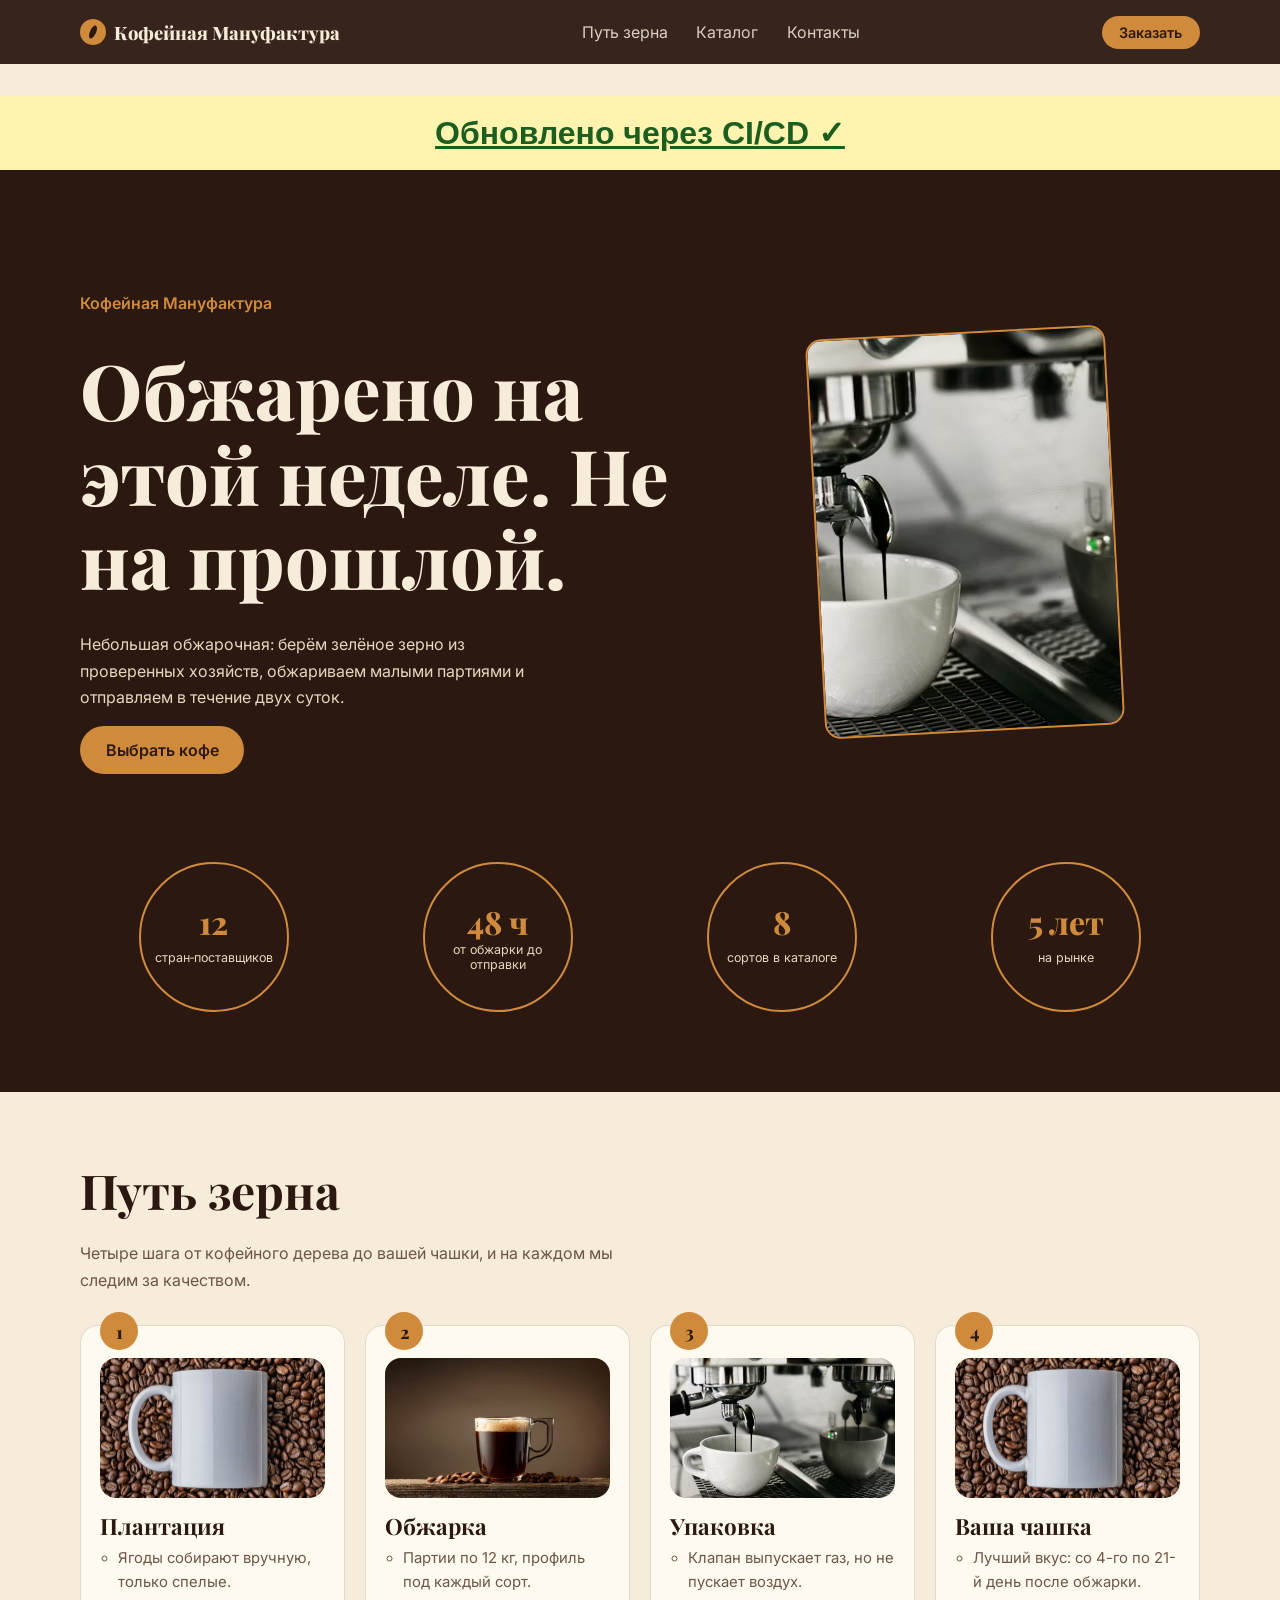
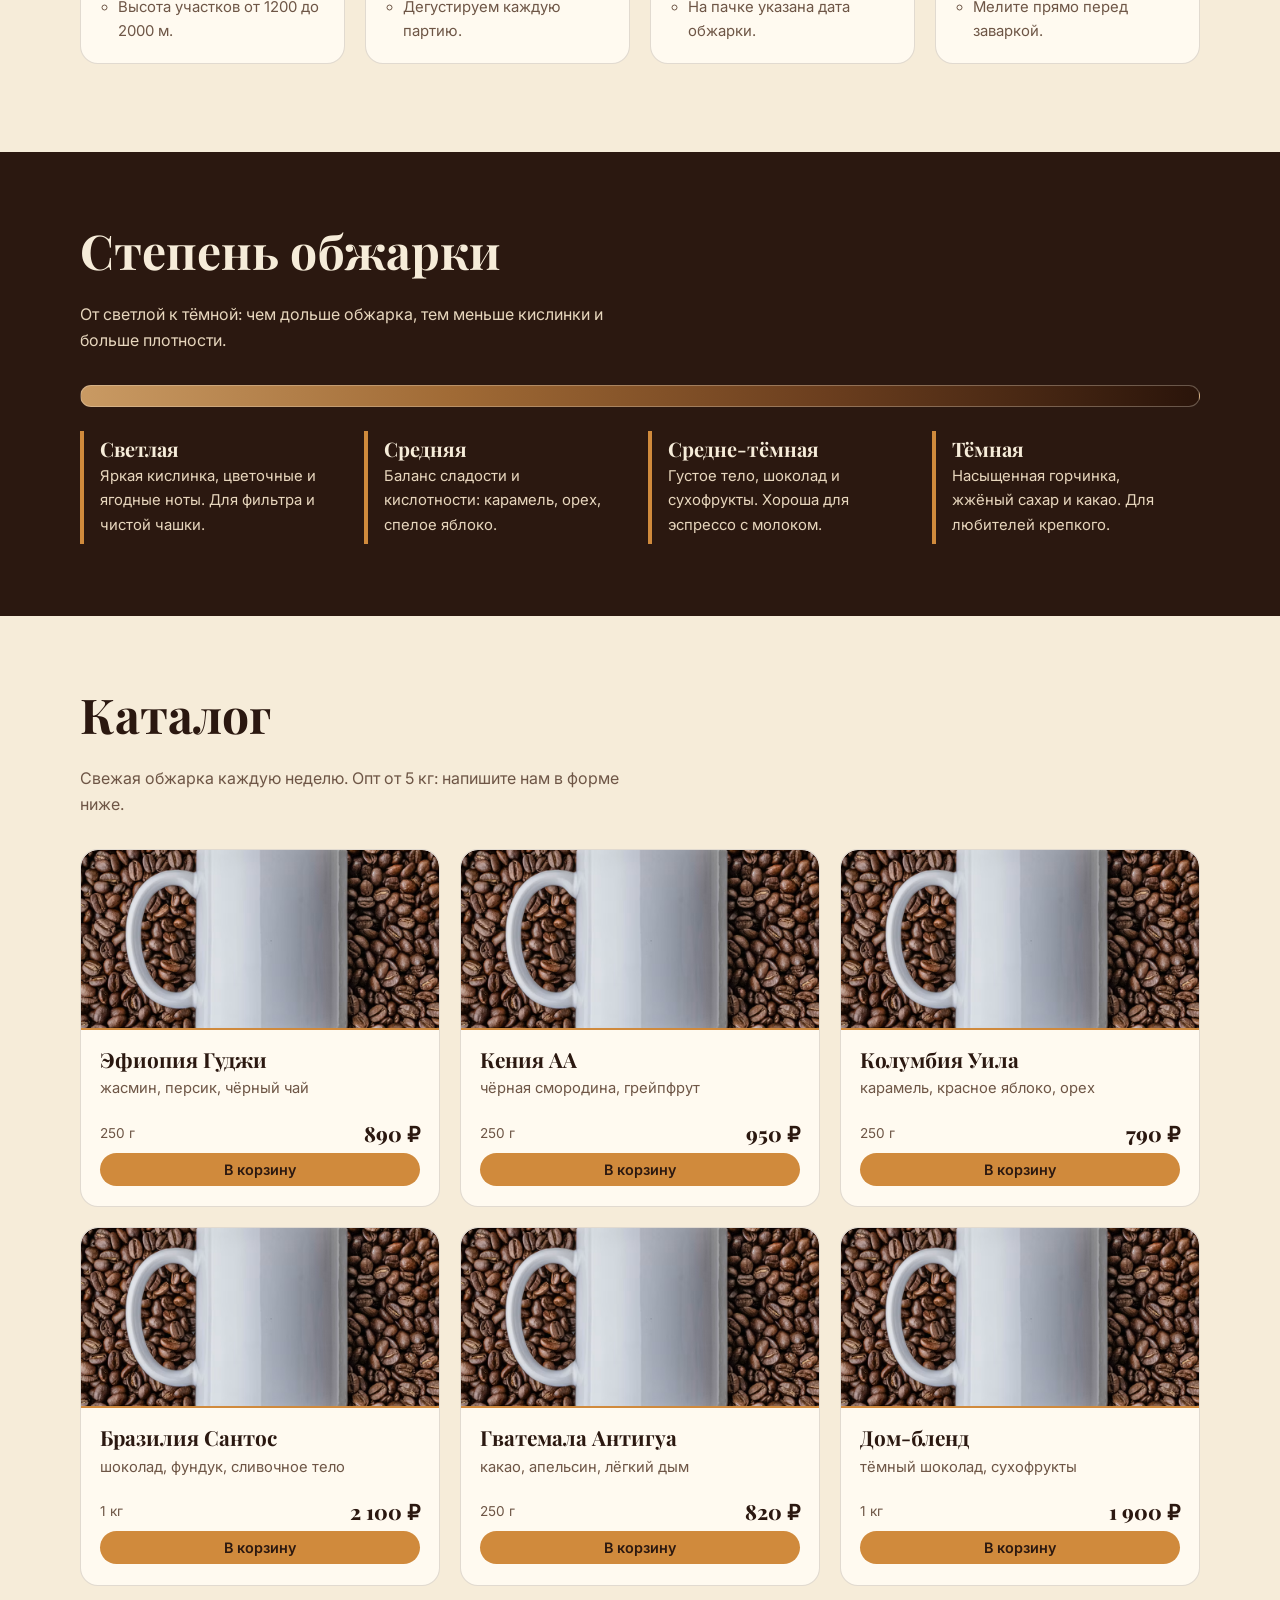
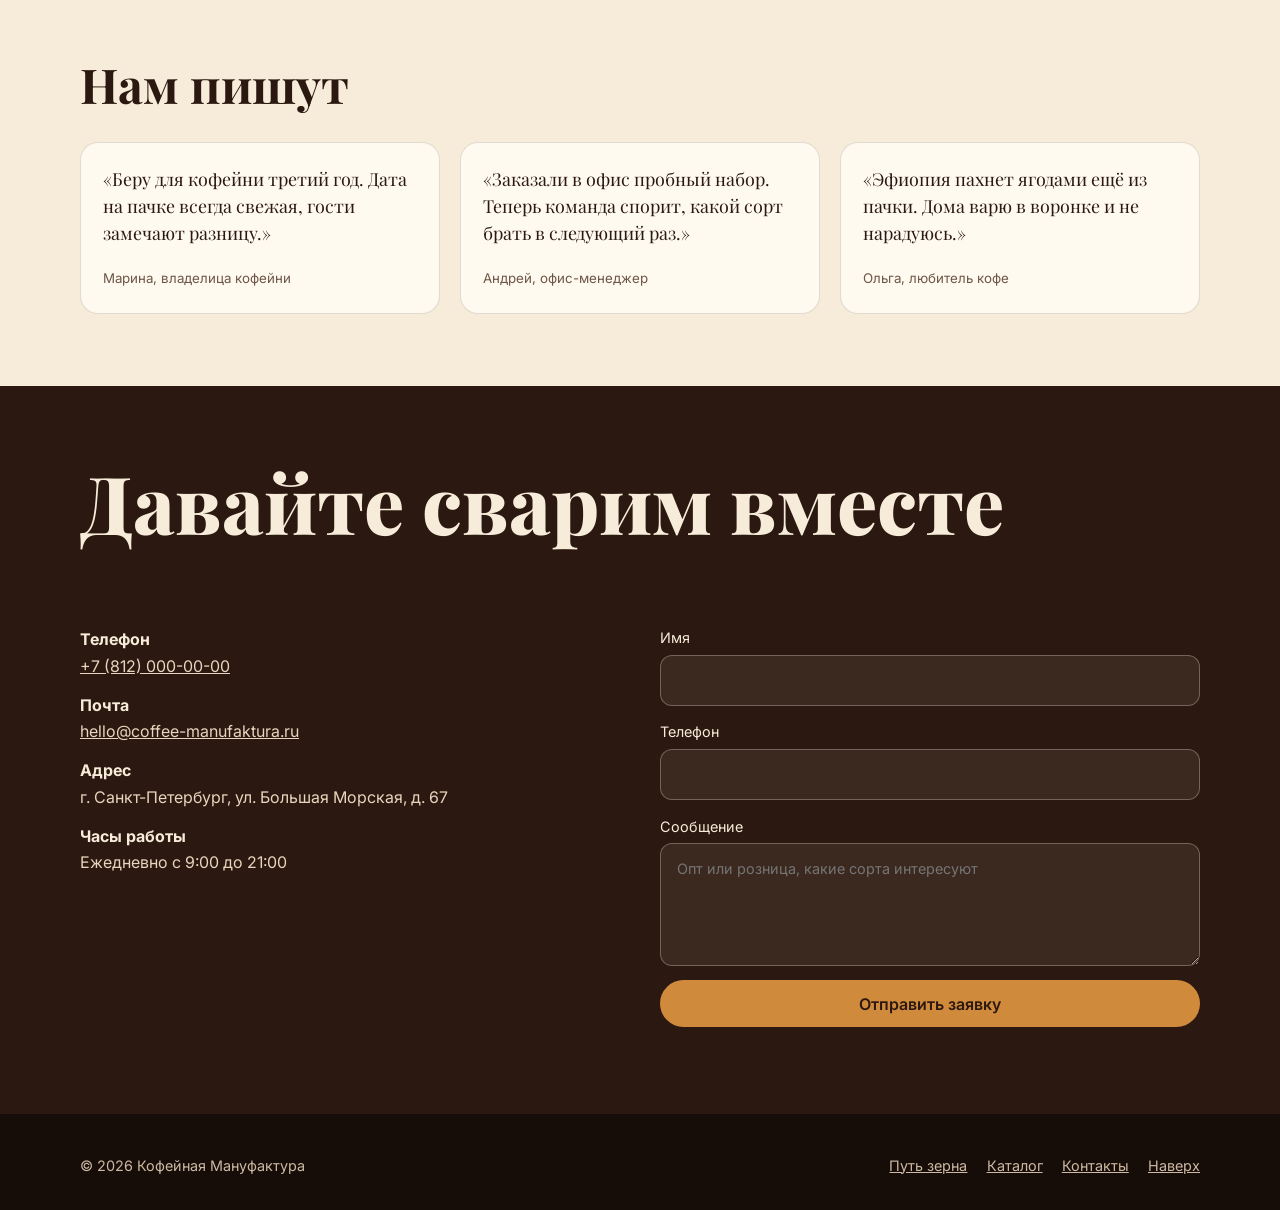
==== commit d8b3a0dc: "Fix CI/CD banner visibility" ====
--- a/index.html
+++ b/index.html
@@ -10,7 +10,7 @@
 <link rel="stylesheet" href="style.css">
 </head>
 <body>
-  <div style="background:#fff3b0;color:#1b5e20;font:700 32px Arial,sans-serif;padding:18px;text-align:center;text-decoration:underline;">Обновлено через CI/CD ✓</div>
+ <div style="position:relative;z-index:9999;margin-top:96px;background:#fff3b0;color:#1b5e20;font:700 32px Arial,sans-serif;padding:18px;text-align:center;text-decoration:underline;">Обновлено через CI/CD ✓</div>
 
 <!-- ===== 1. Навигация ===== -->
 <header class="nav">
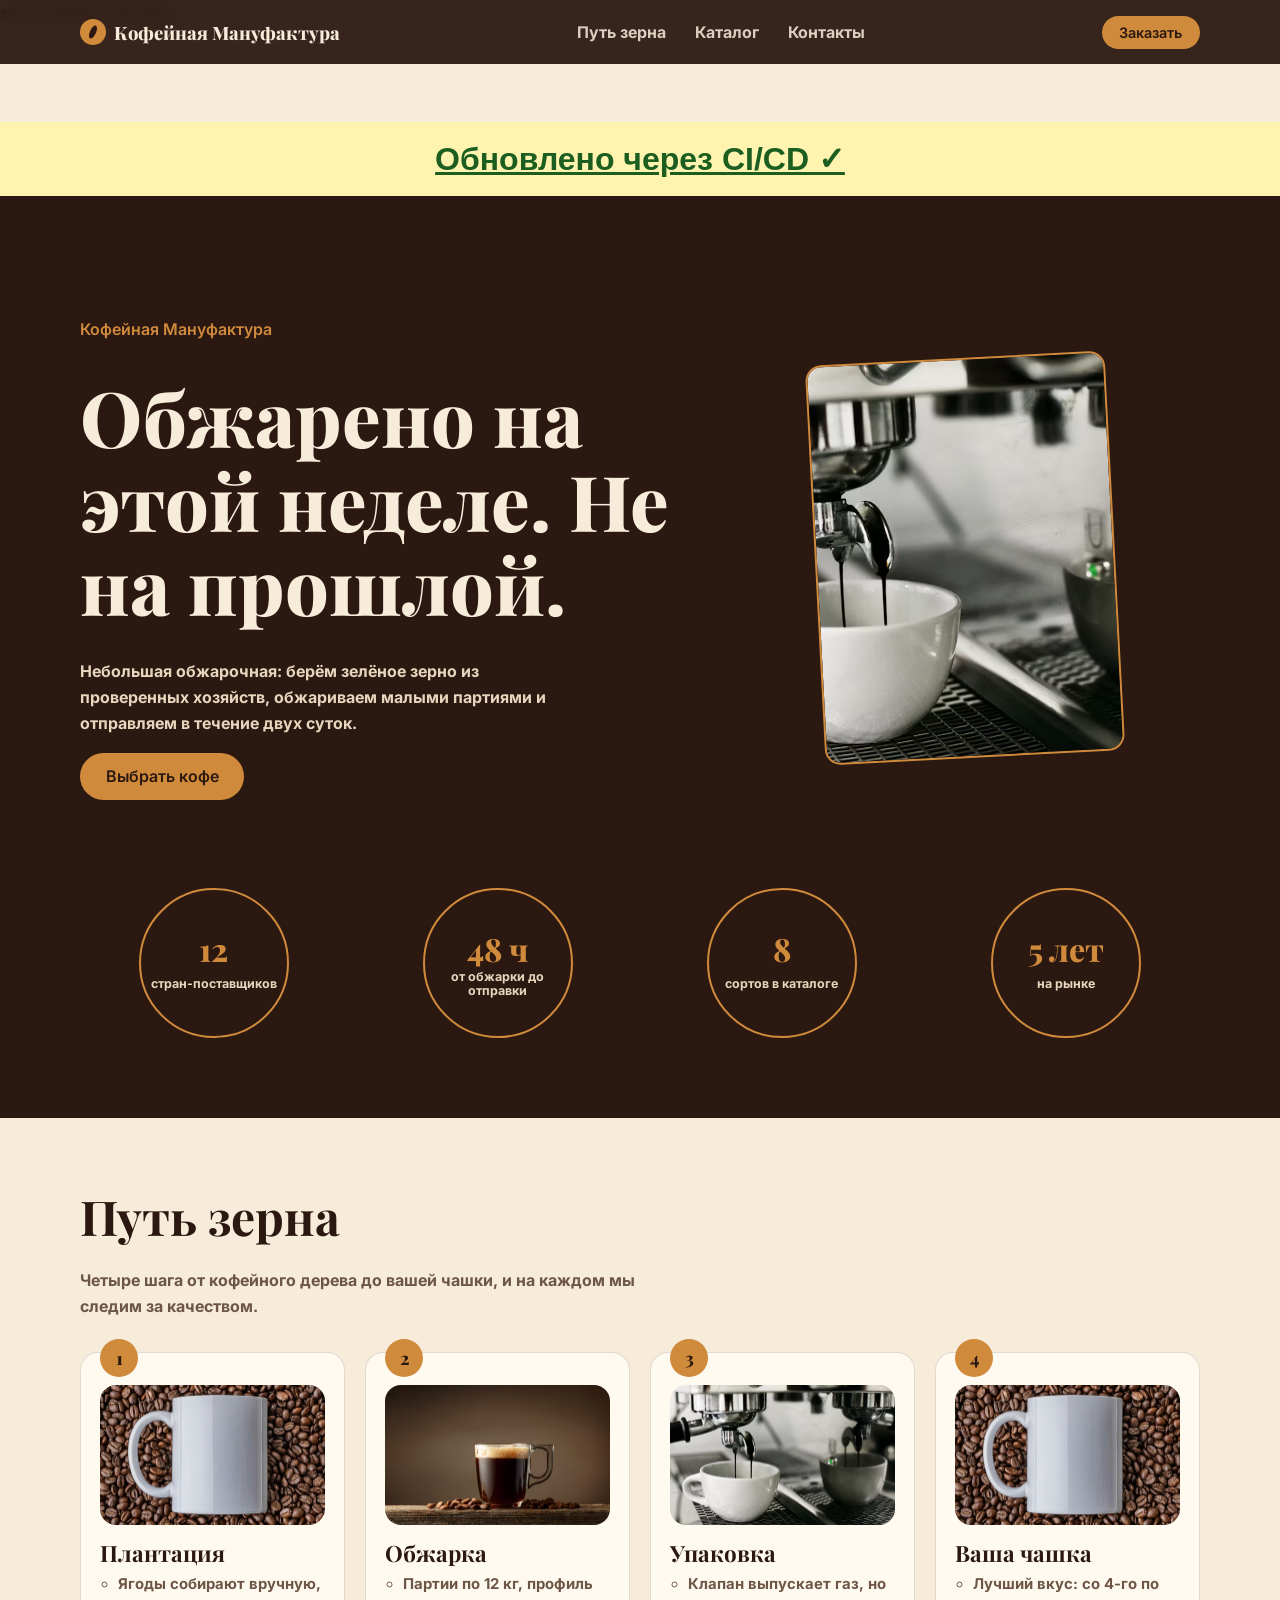
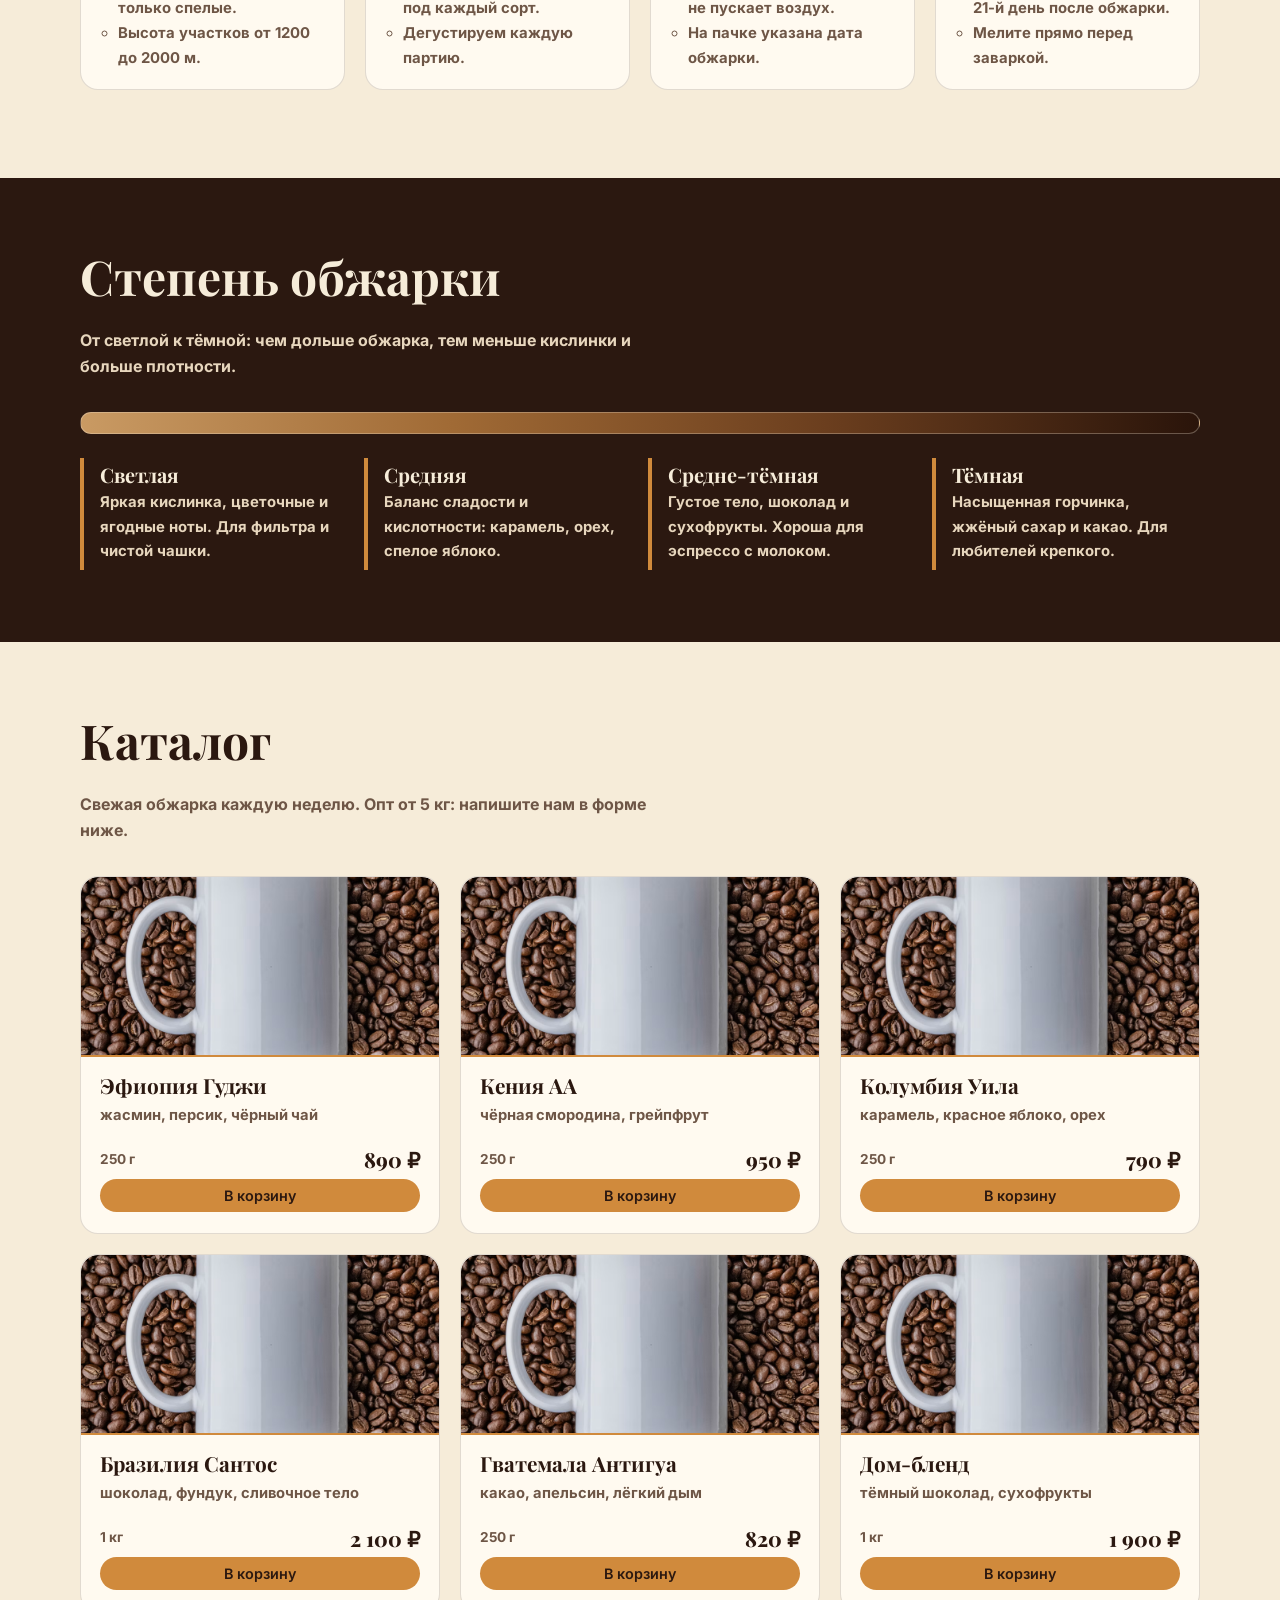
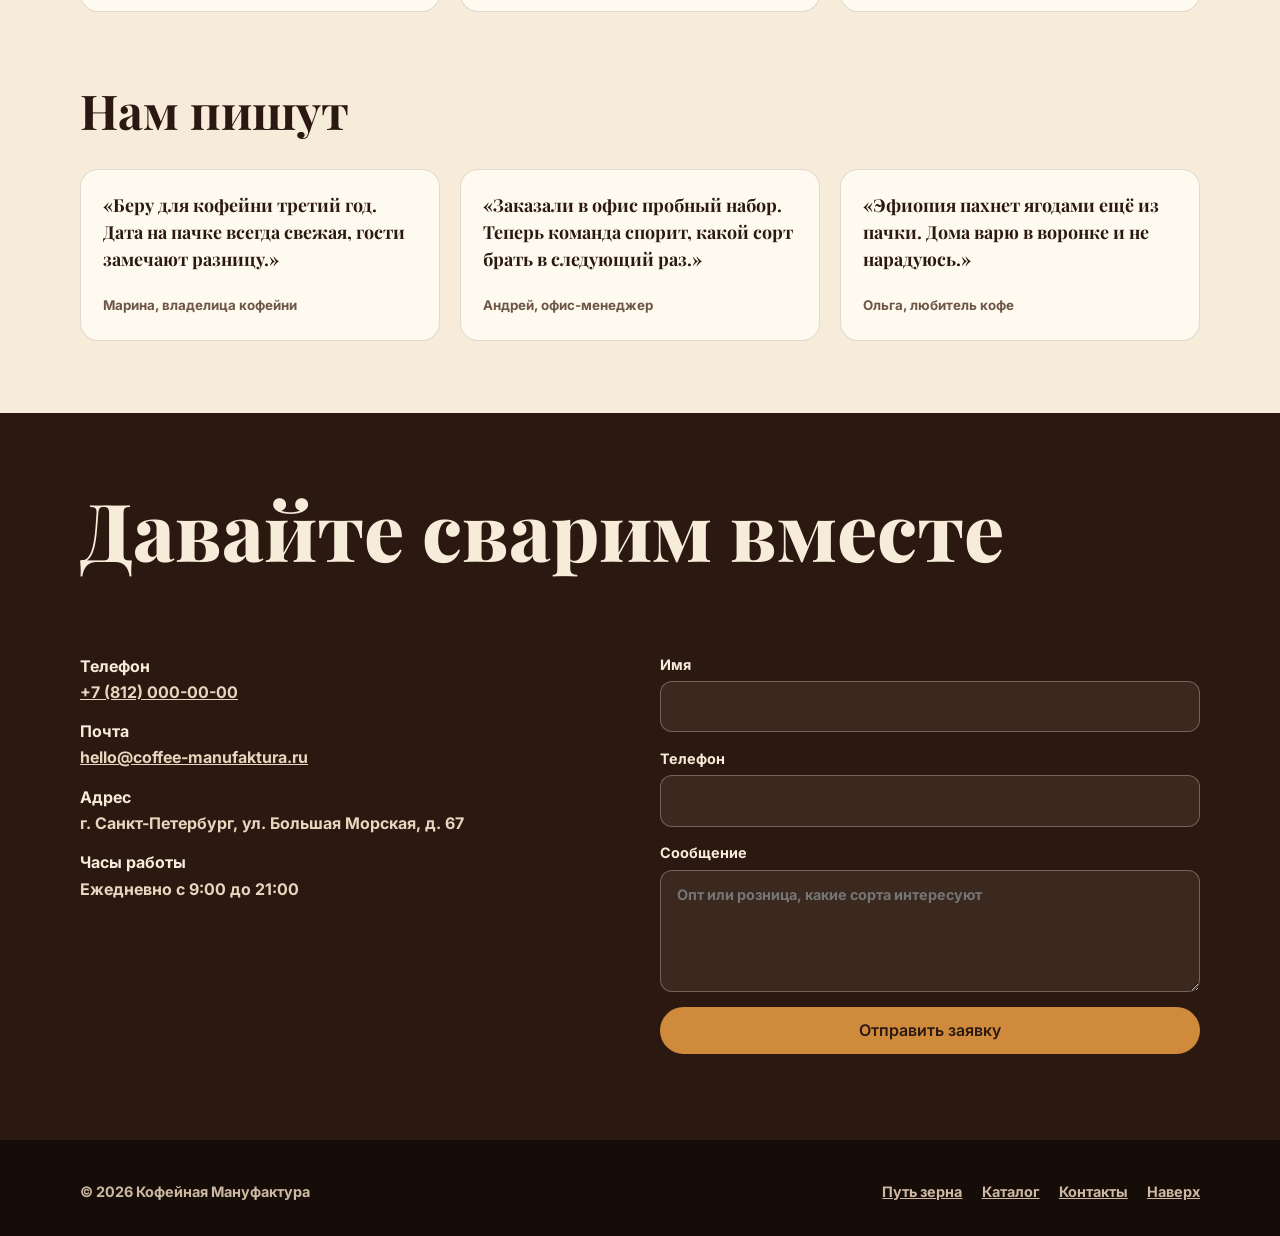
==== commit 059e6e6d: "Test: broken HTML for lint" ====
--- a/index.html
+++ b/index.html
@@ -10,6 +10,7 @@
 <link rel="stylesheet" href="style.css">
 </head>
 <body>
+ <b>тест ошибки линтера
  <div style="position:relative;z-index:9999;margin-top:96px;background:#fff3b0;color:#1b5e20;font:700 32px Arial,sans-serif;padding:18px;text-align:center;text-decoration:underline;">Обновлено через CI/CD ✓</div>
 
 <!-- ===== 1. Навигация ===== -->
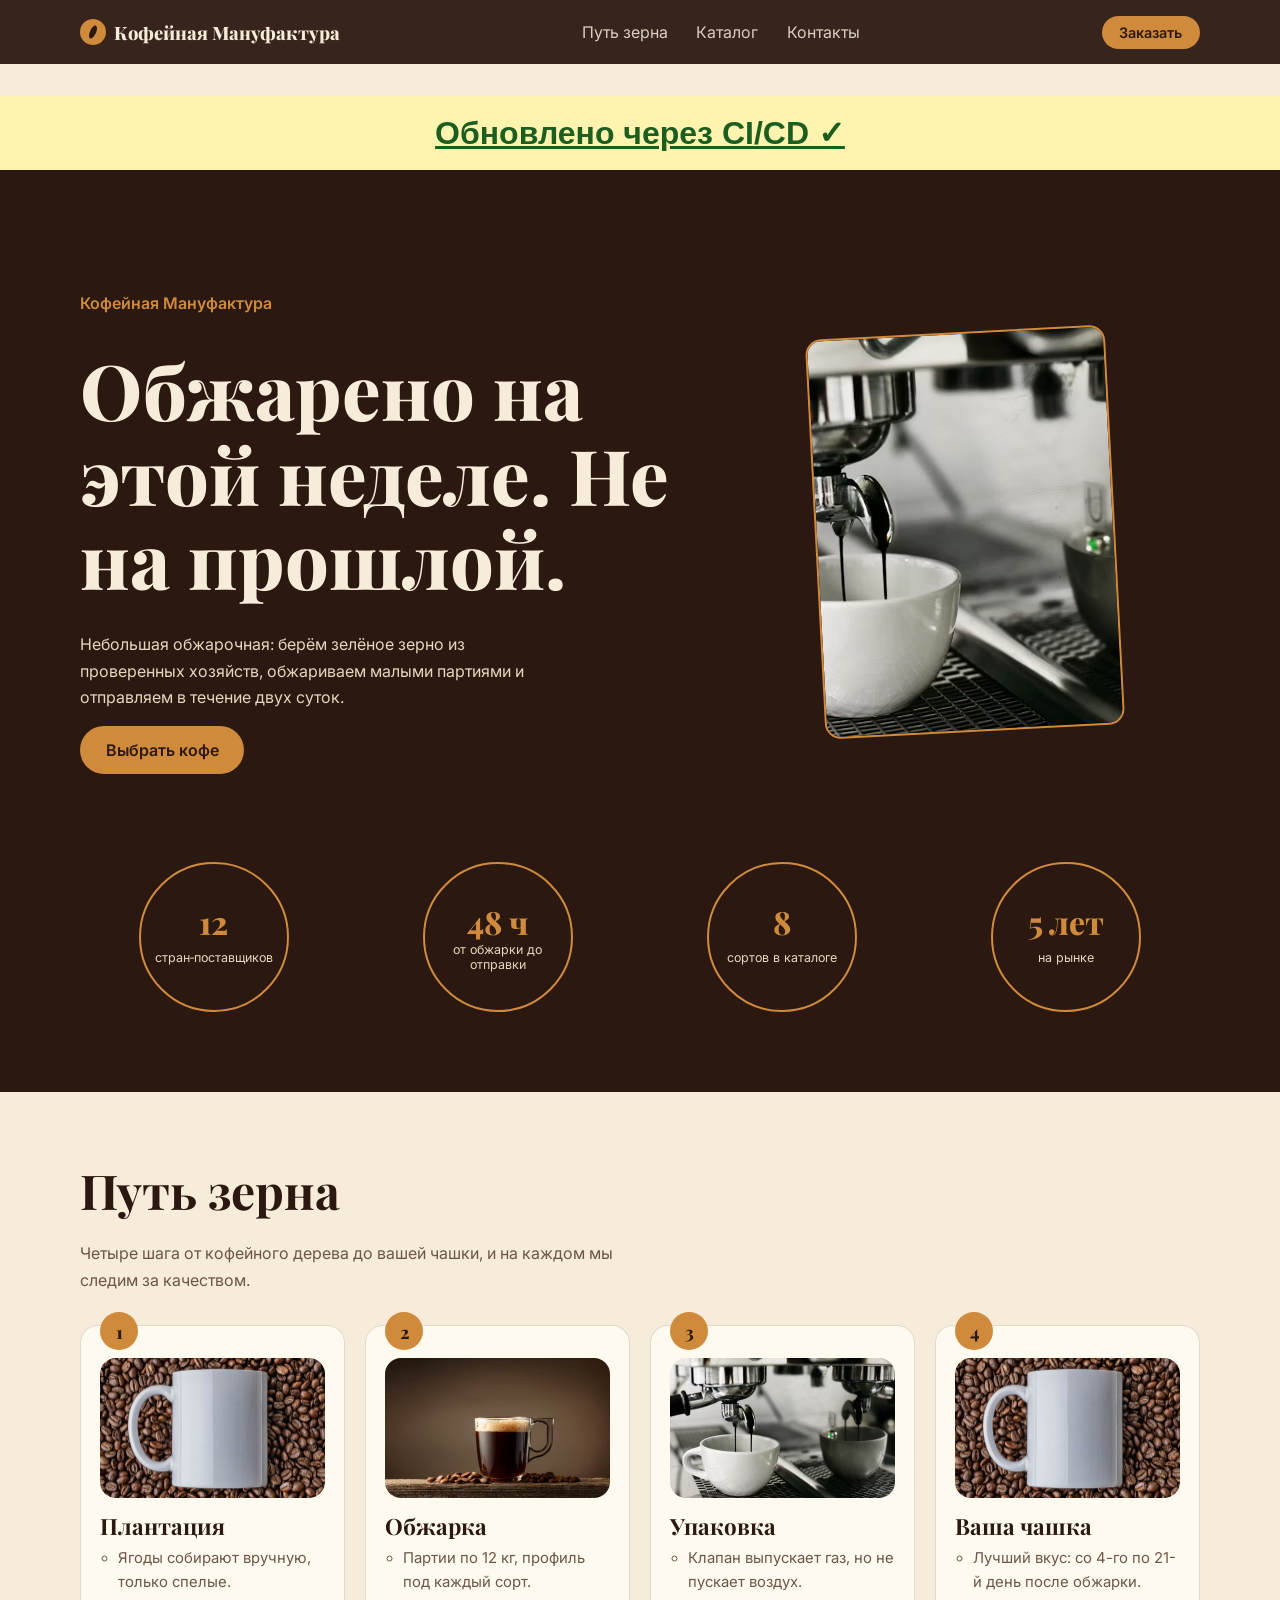
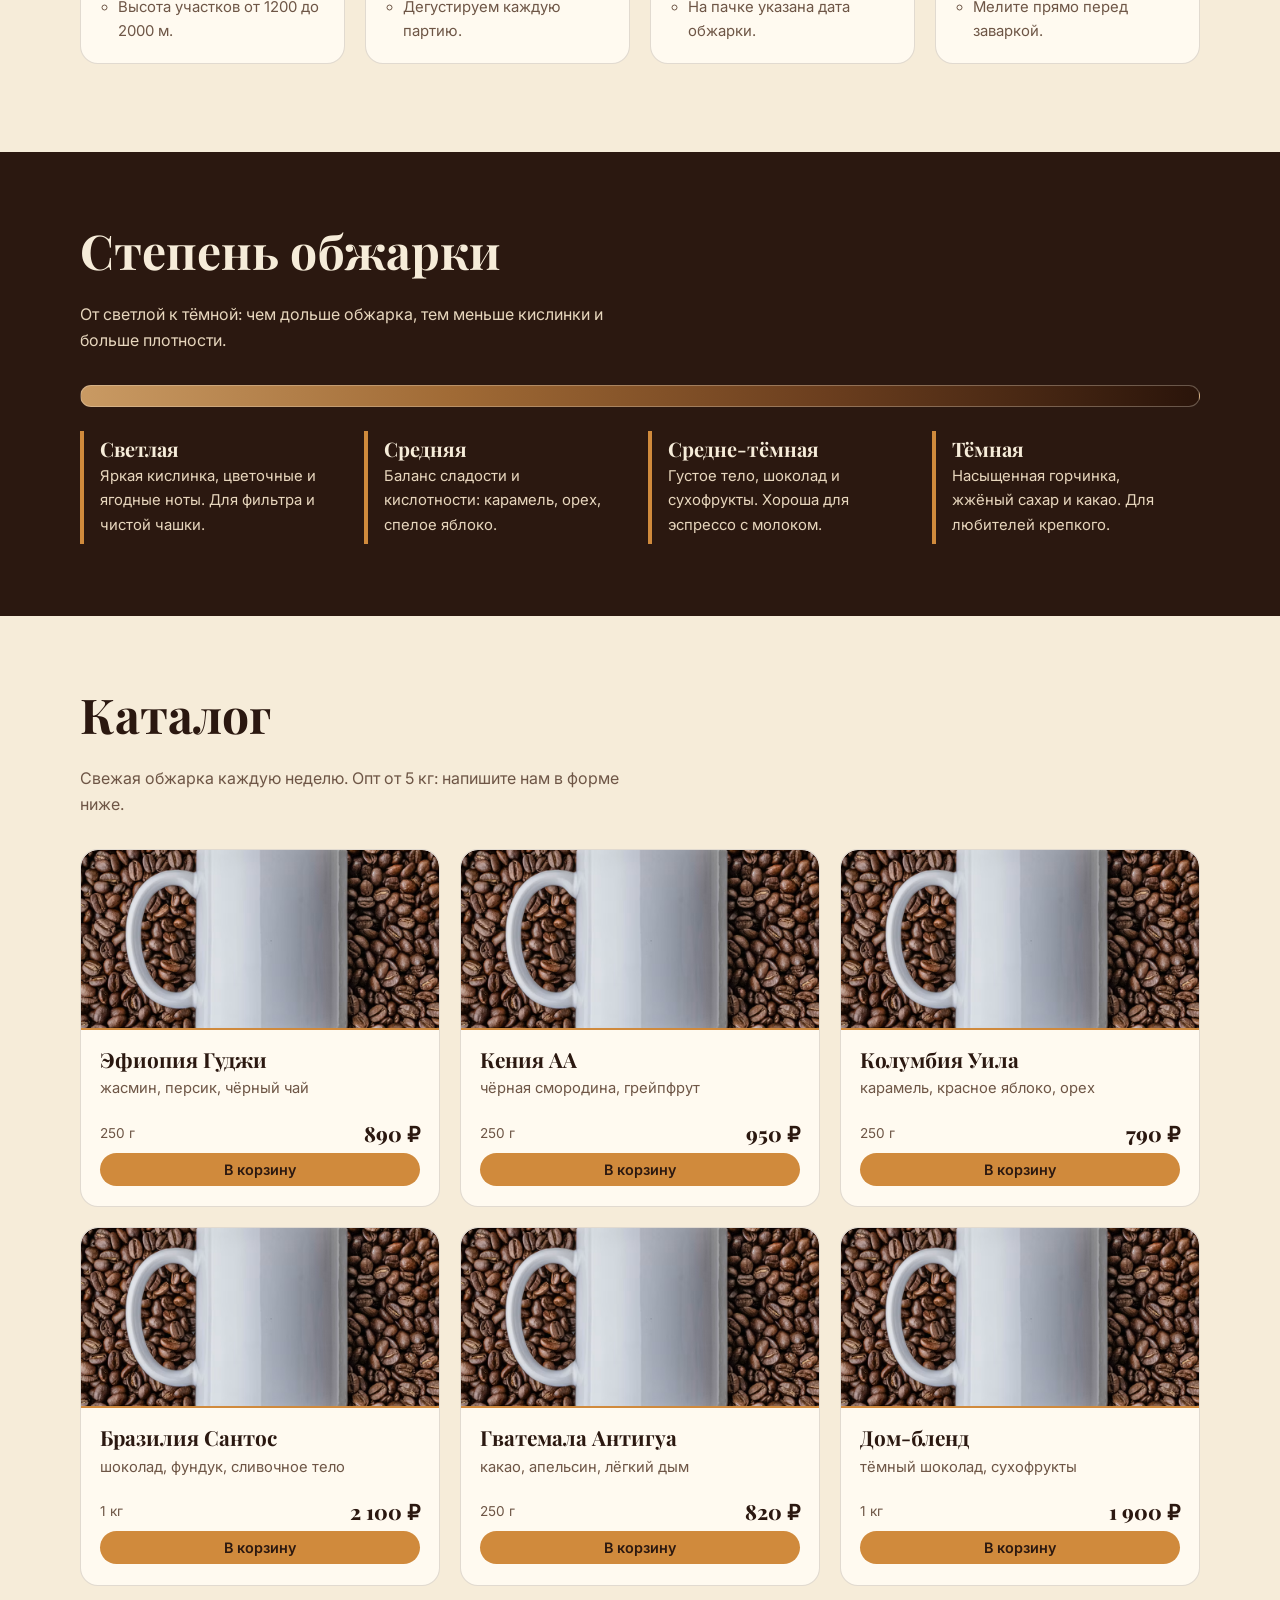
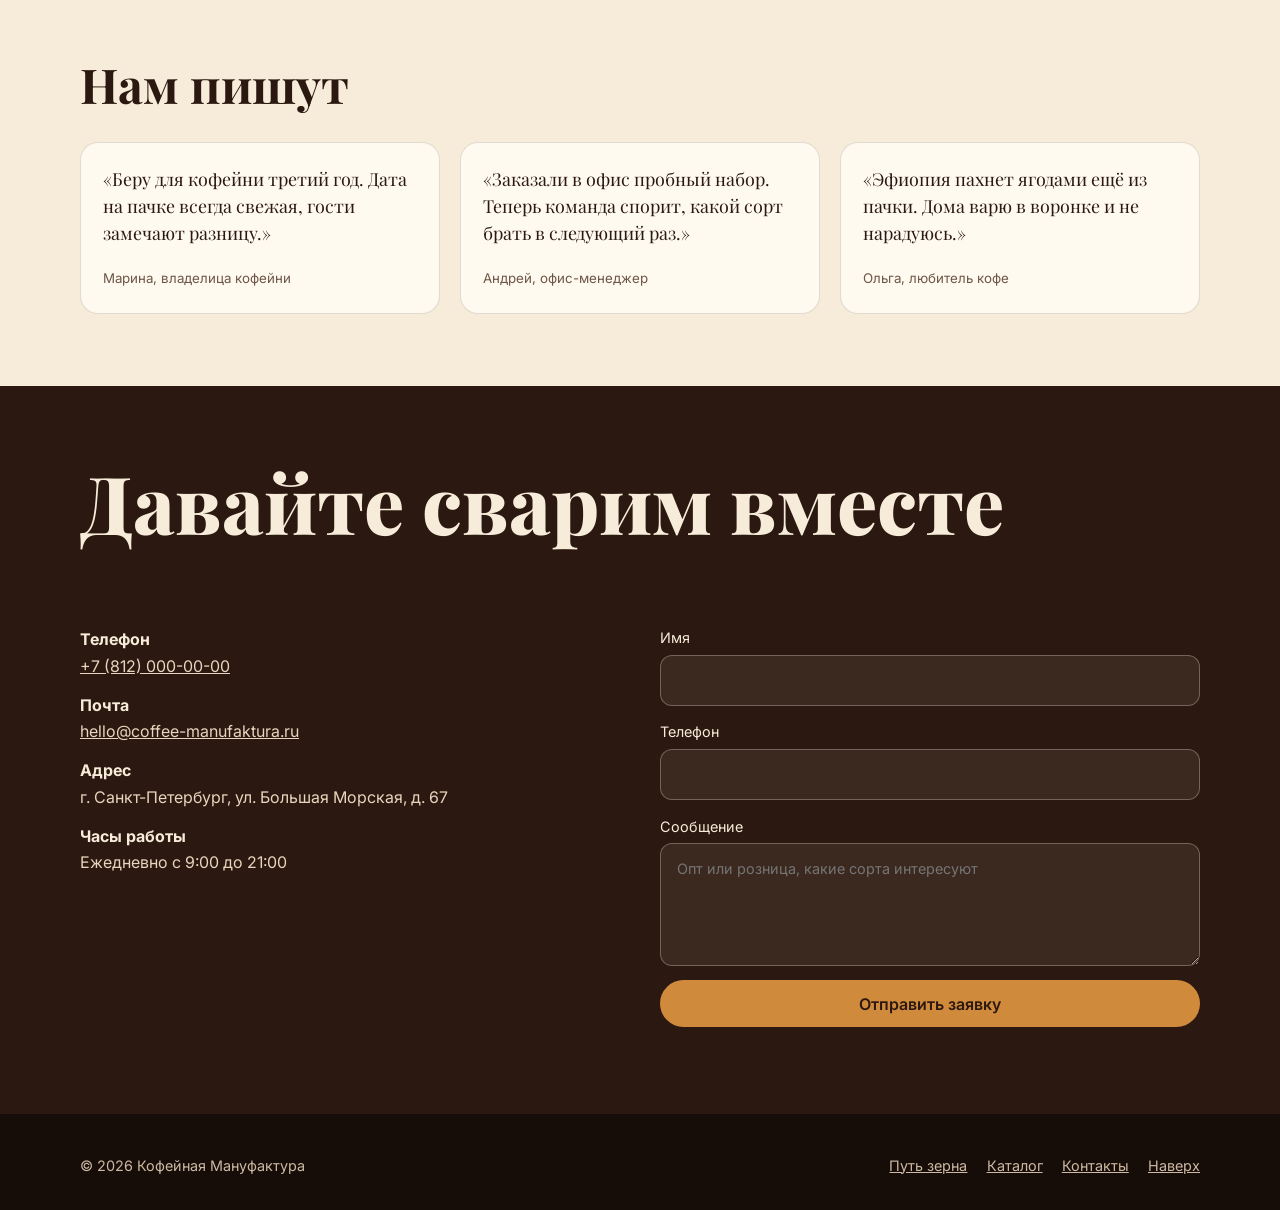
==== commit aeacf2b7: "Fix HTML error" ====
--- a/index.html
+++ b/index.html
@@ -10,7 +10,6 @@
 <link rel="stylesheet" href="style.css">
 </head>
 <body>
- <b>тест ошибки линтера
  <div style="position:relative;z-index:9999;margin-top:96px;background:#fff3b0;color:#1b5e20;font:700 32px Arial,sans-serif;padding:18px;text-align:center;text-decoration:underline;">Обновлено через CI/CD ✓</div>
 
 <!-- ===== 1. Навигация ===== -->
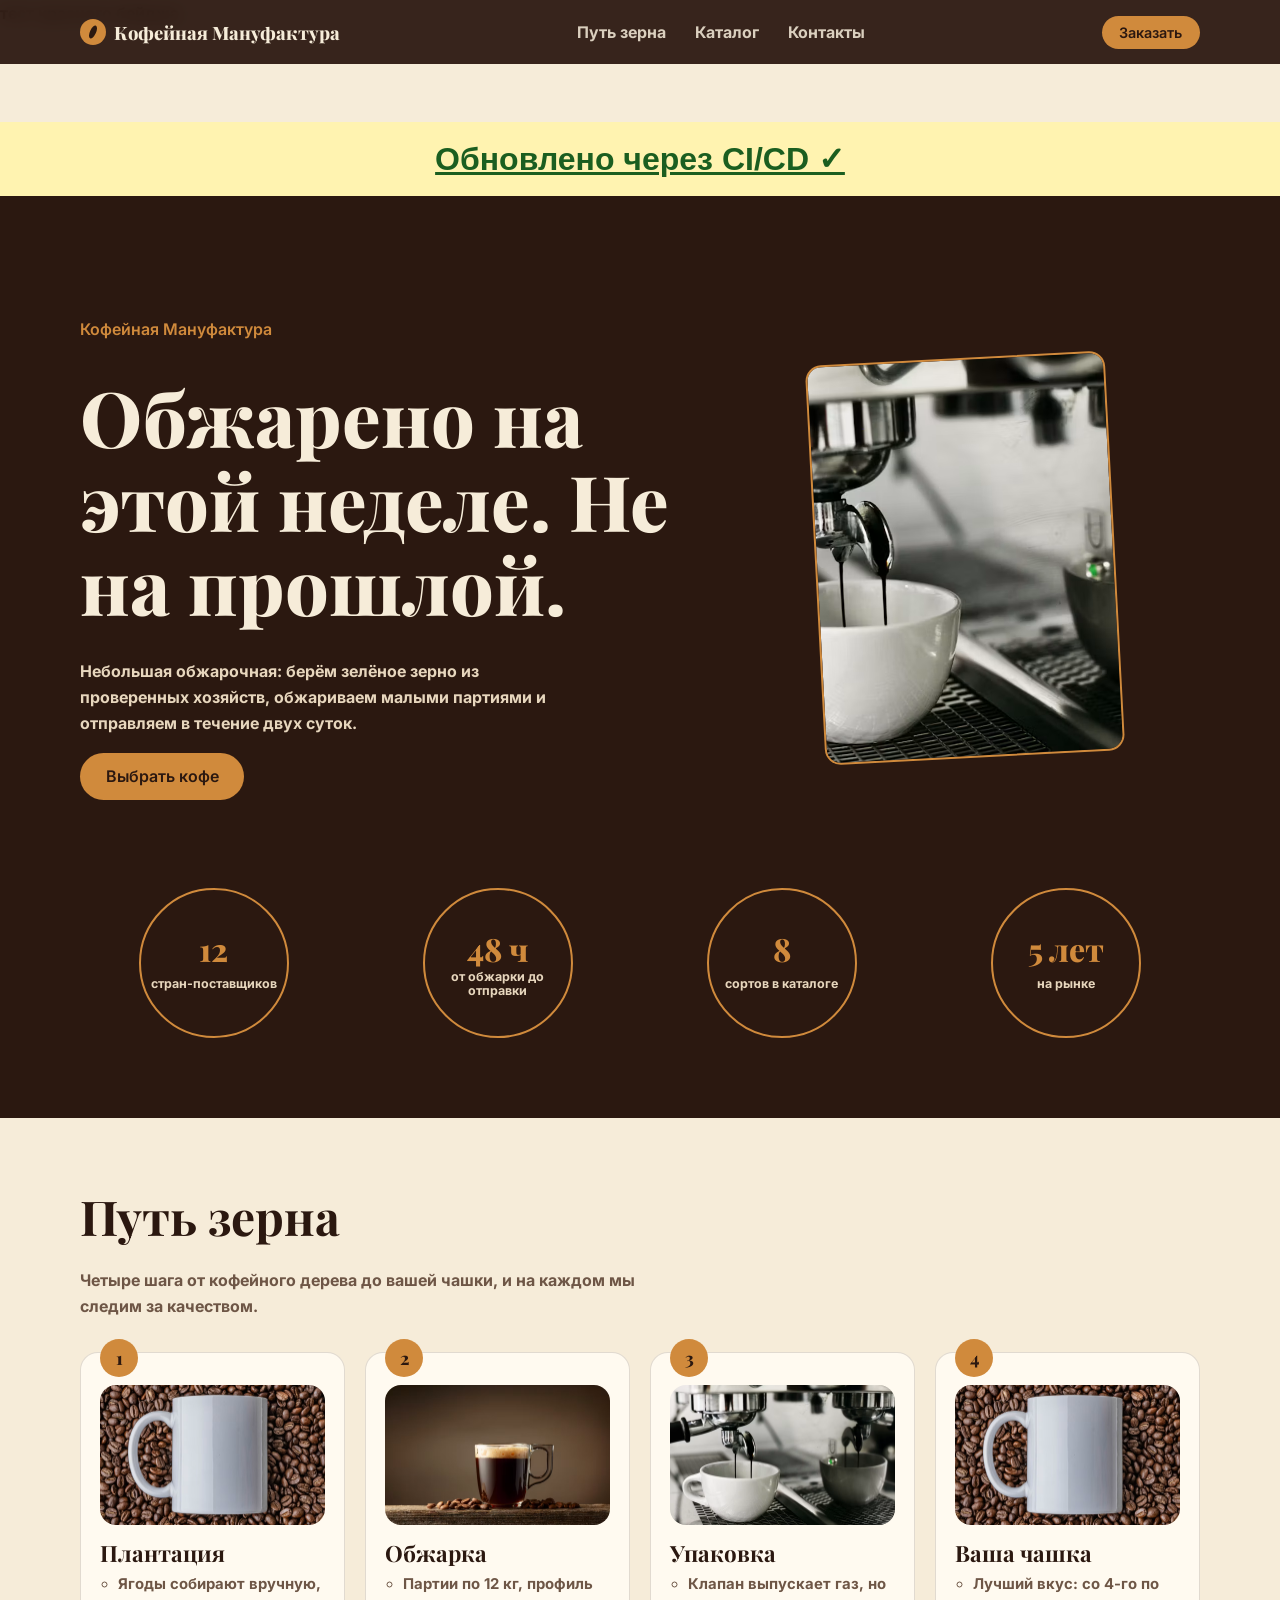
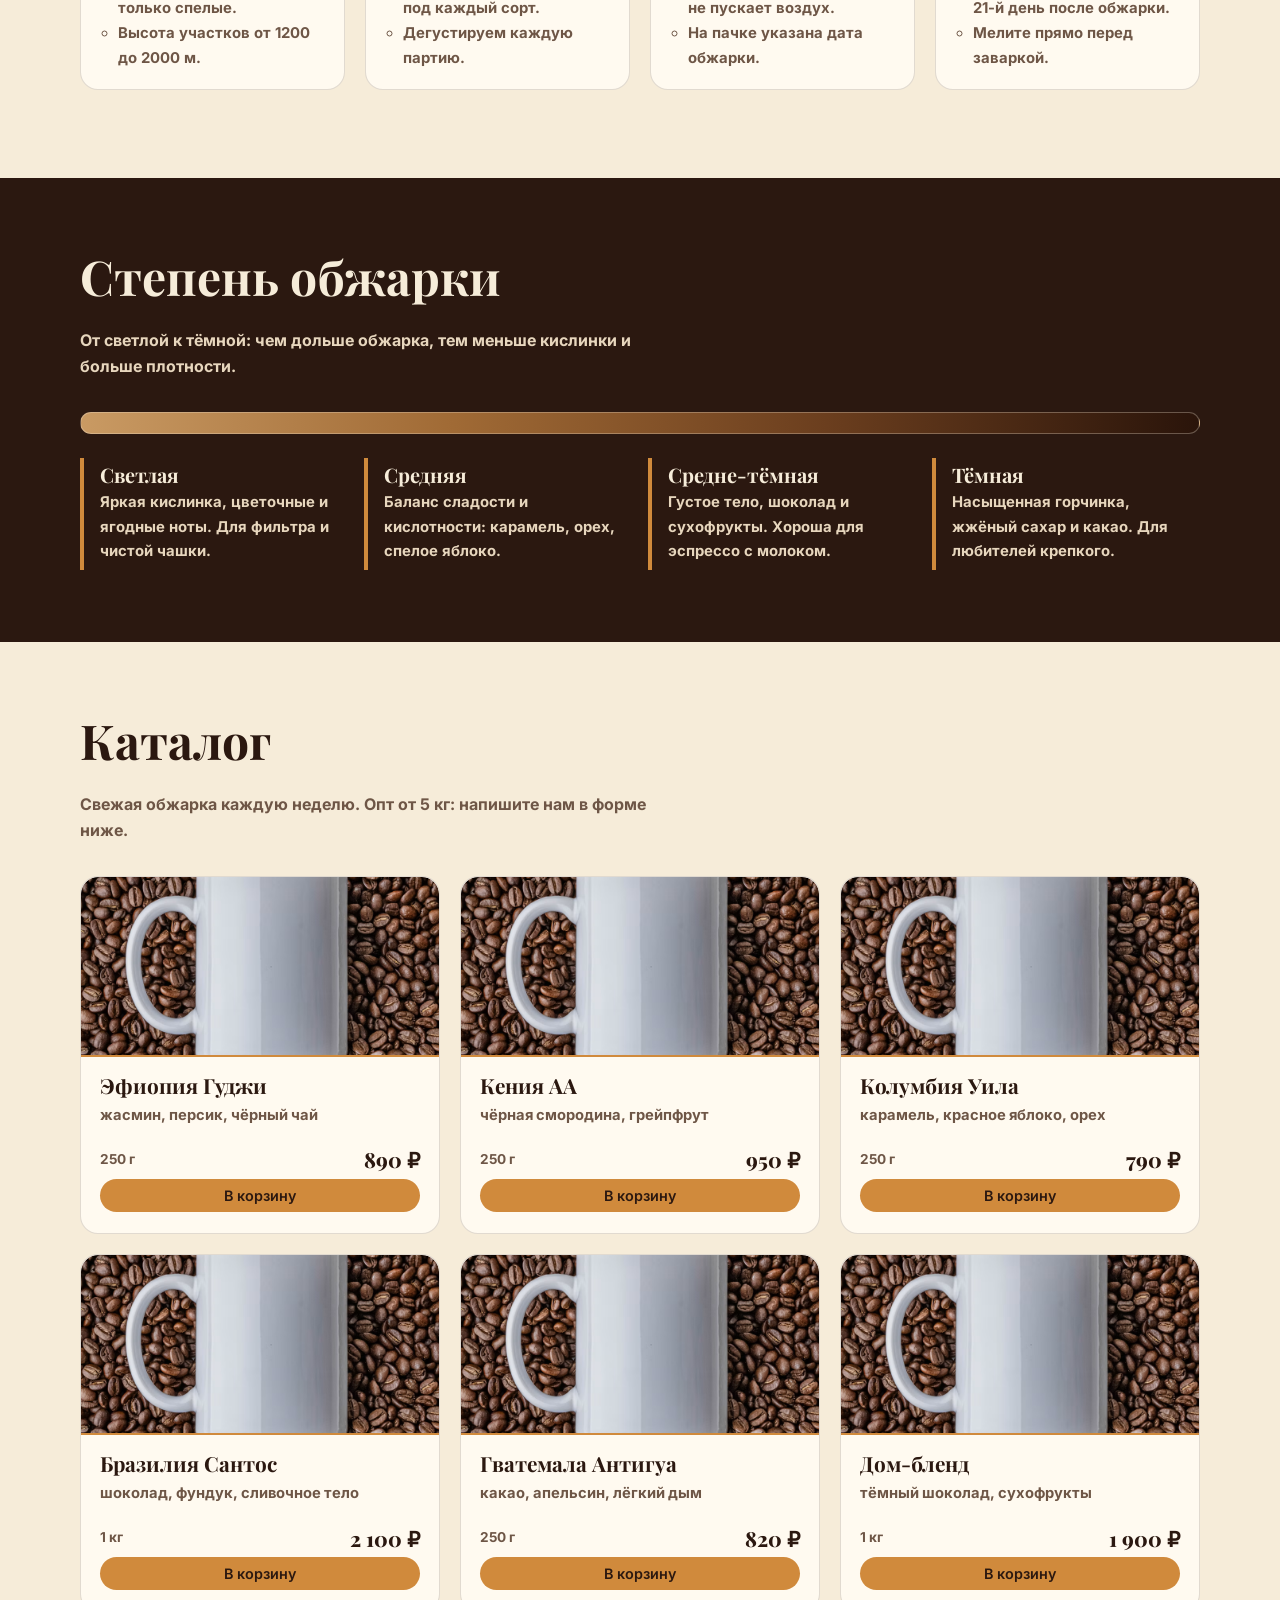
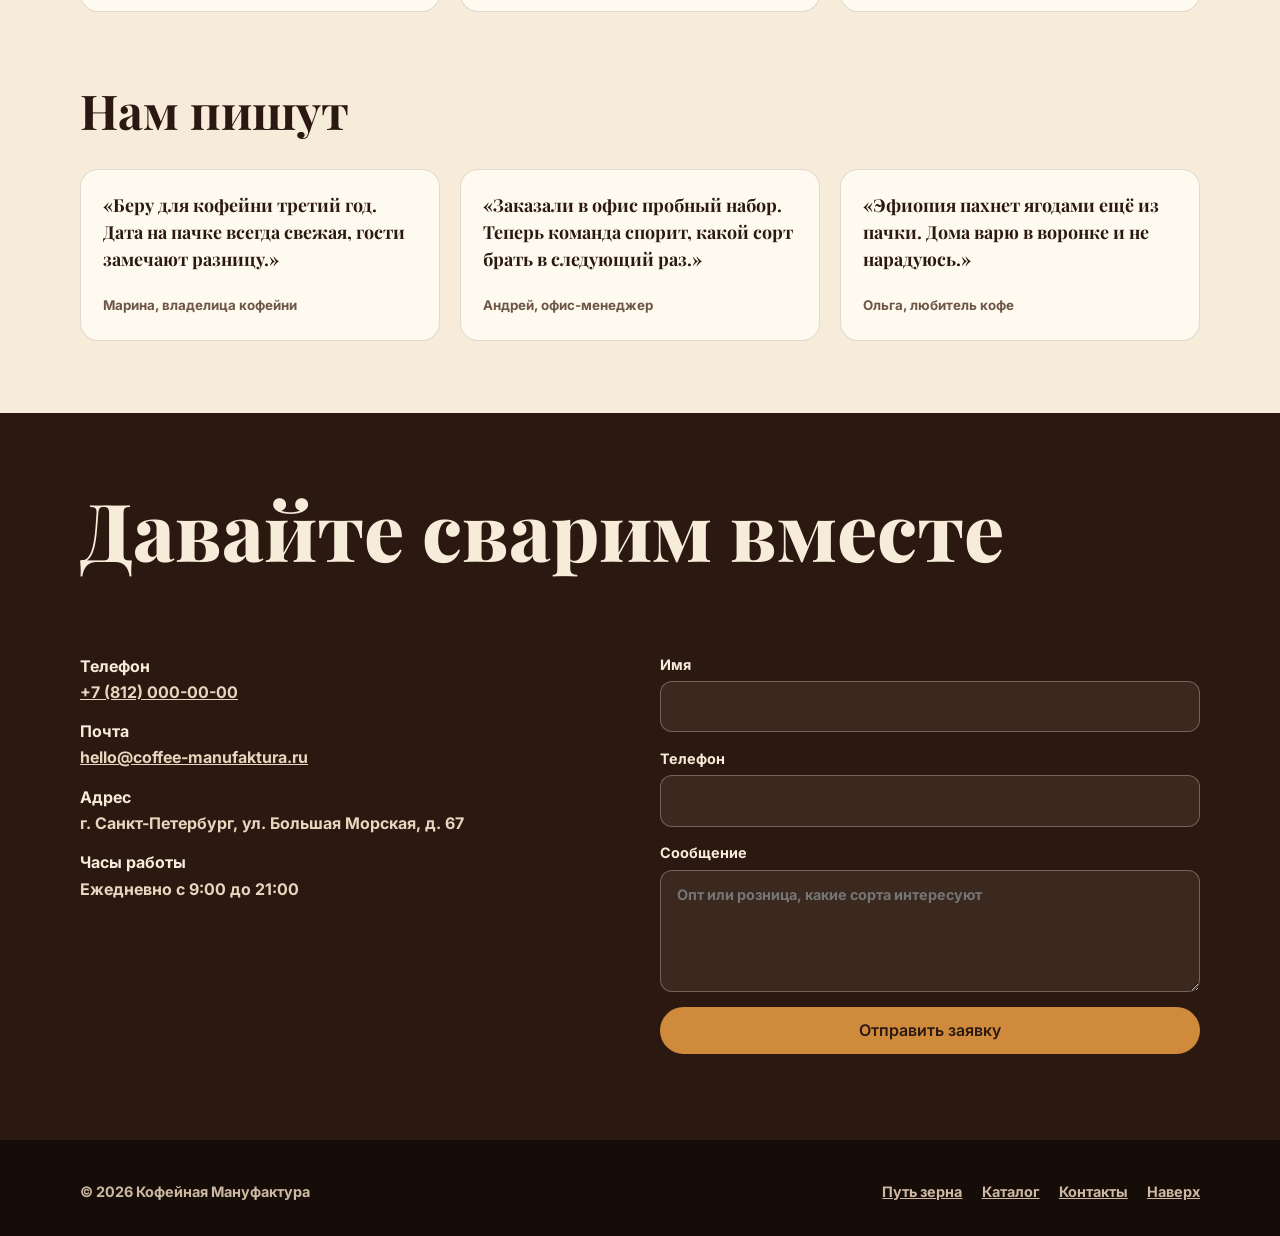
==== commit e453b5fe: "Test: failing badge" ====
--- a/index.html
+++ b/index.html
@@ -10,6 +10,7 @@
 <link rel="stylesheet" href="style.css">
 </head>
 <body>
+    <b>тест красного бейджа
  <div style="position:relative;z-index:9999;margin-top:96px;background:#fff3b0;color:#1b5e20;font:700 32px Arial,sans-serif;padding:18px;text-align:center;text-decoration:underline;">Обновлено через CI/CD ✓</div>
 
 <!-- ===== 1. Навигация ===== -->
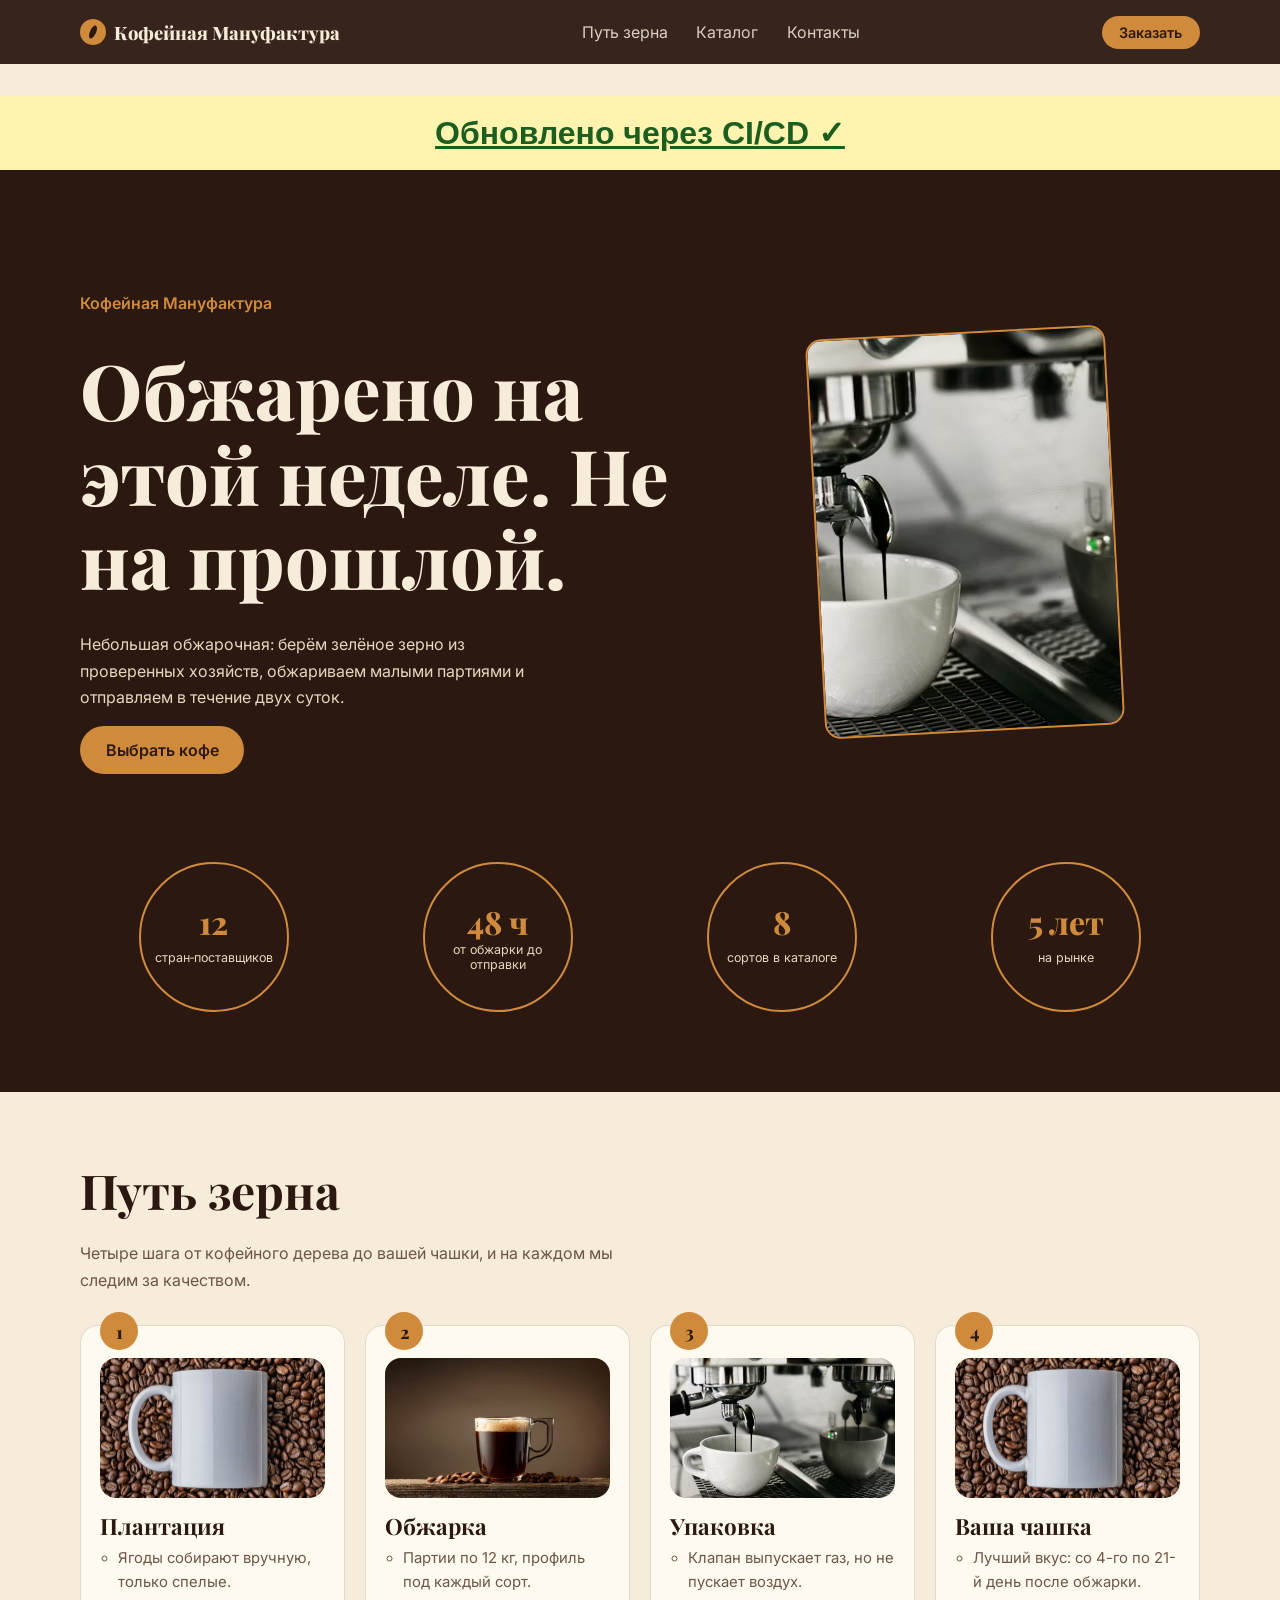
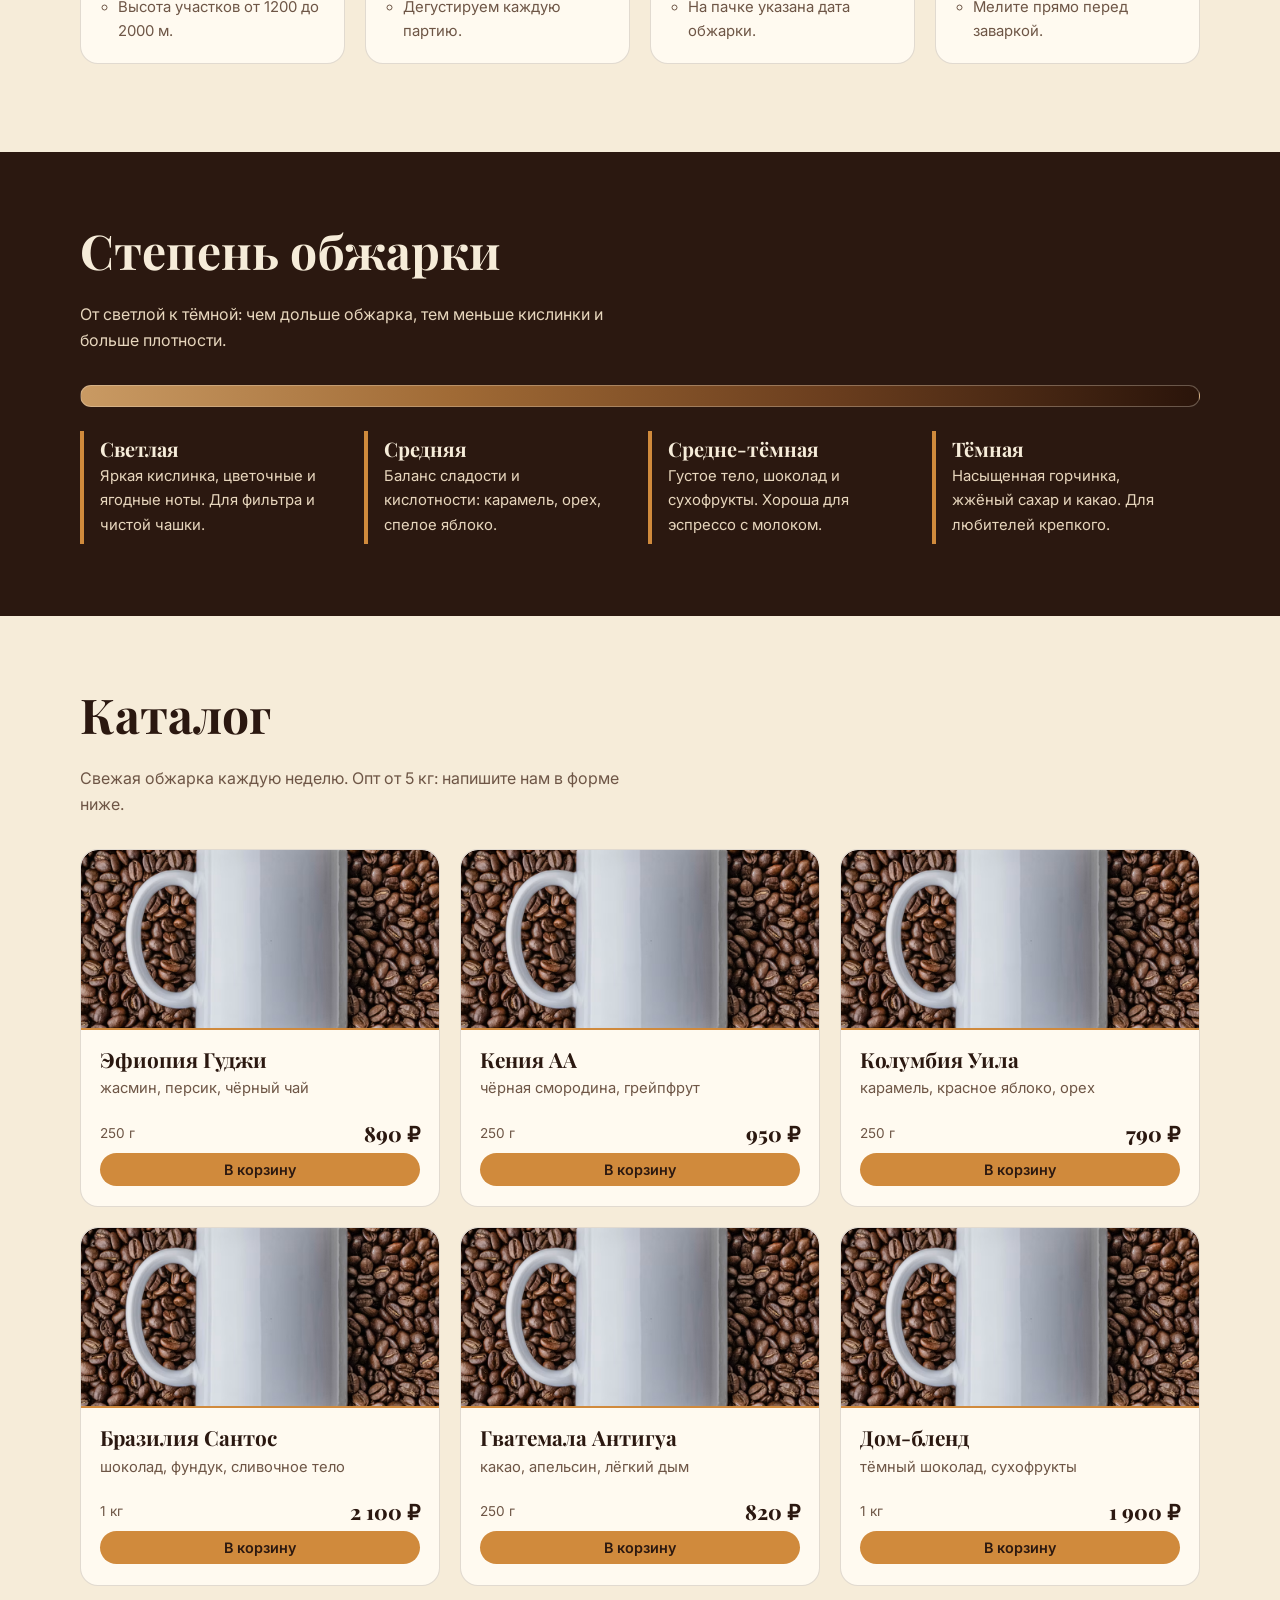
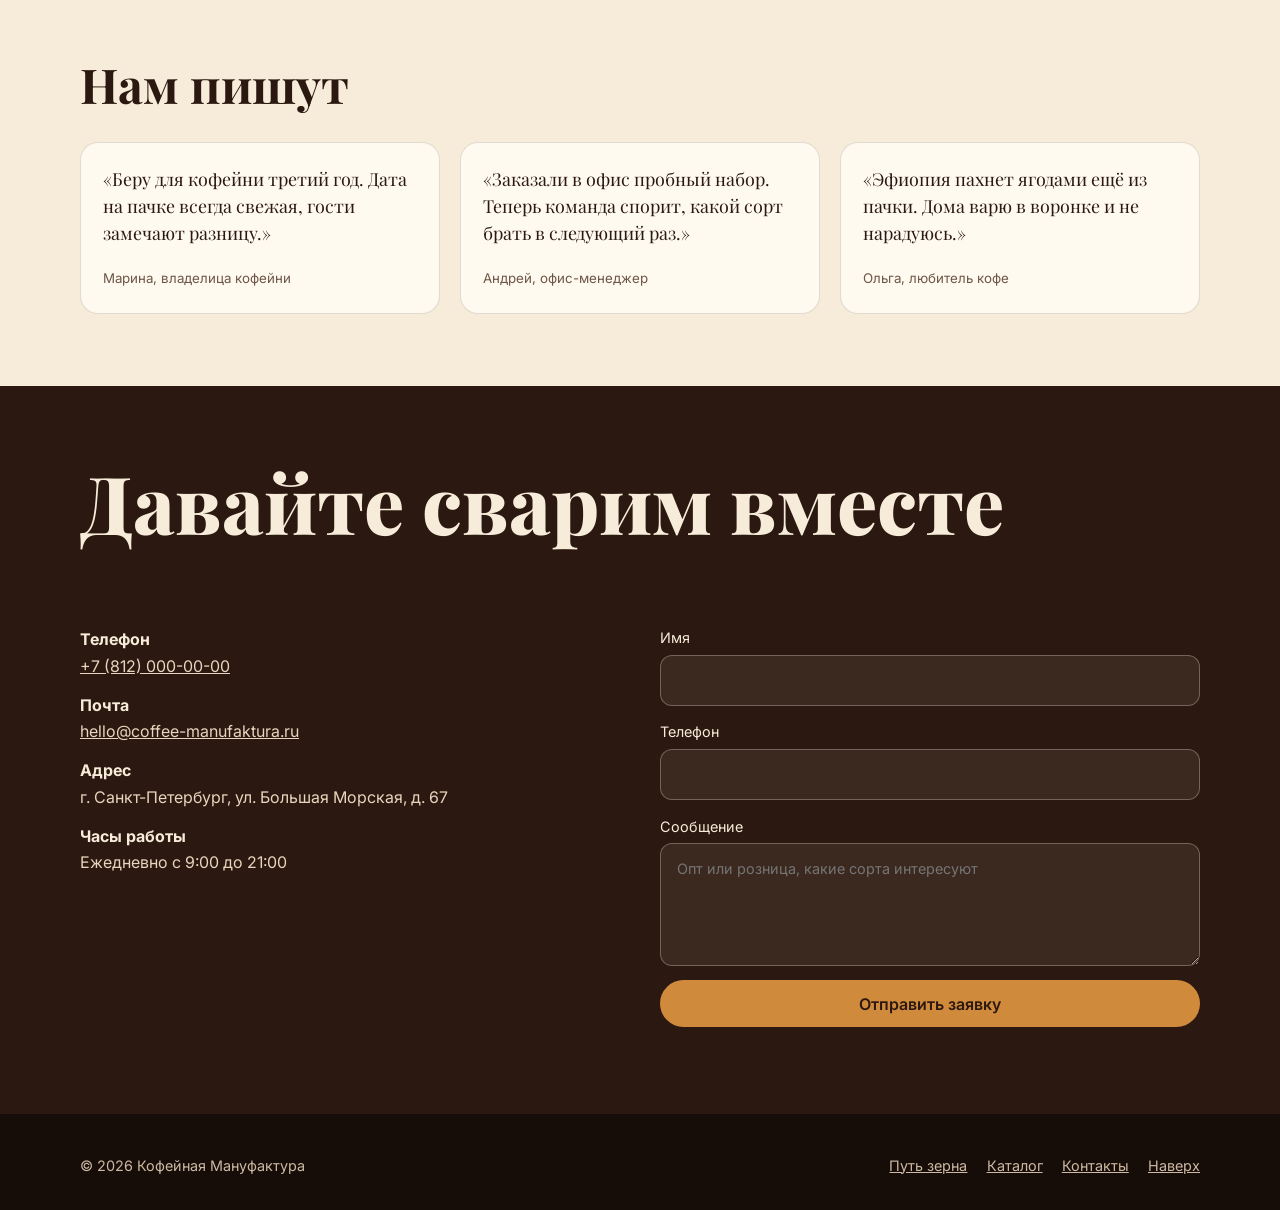
==== commit c4c53861: "Update index.html" ====
--- a/index.html
+++ b/index.html
@@ -10,7 +10,6 @@
 <link rel="stylesheet" href="style.css">
 </head>
 <body>
-    <b>тест красного бейджа
  <div style="position:relative;z-index:9999;margin-top:96px;background:#fff3b0;color:#1b5e20;font:700 32px Arial,sans-serif;padding:18px;text-align:center;text-decoration:underline;">Обновлено через CI/CD ✓</div>
 
 <!-- ===== 1. Навигация ===== -->
